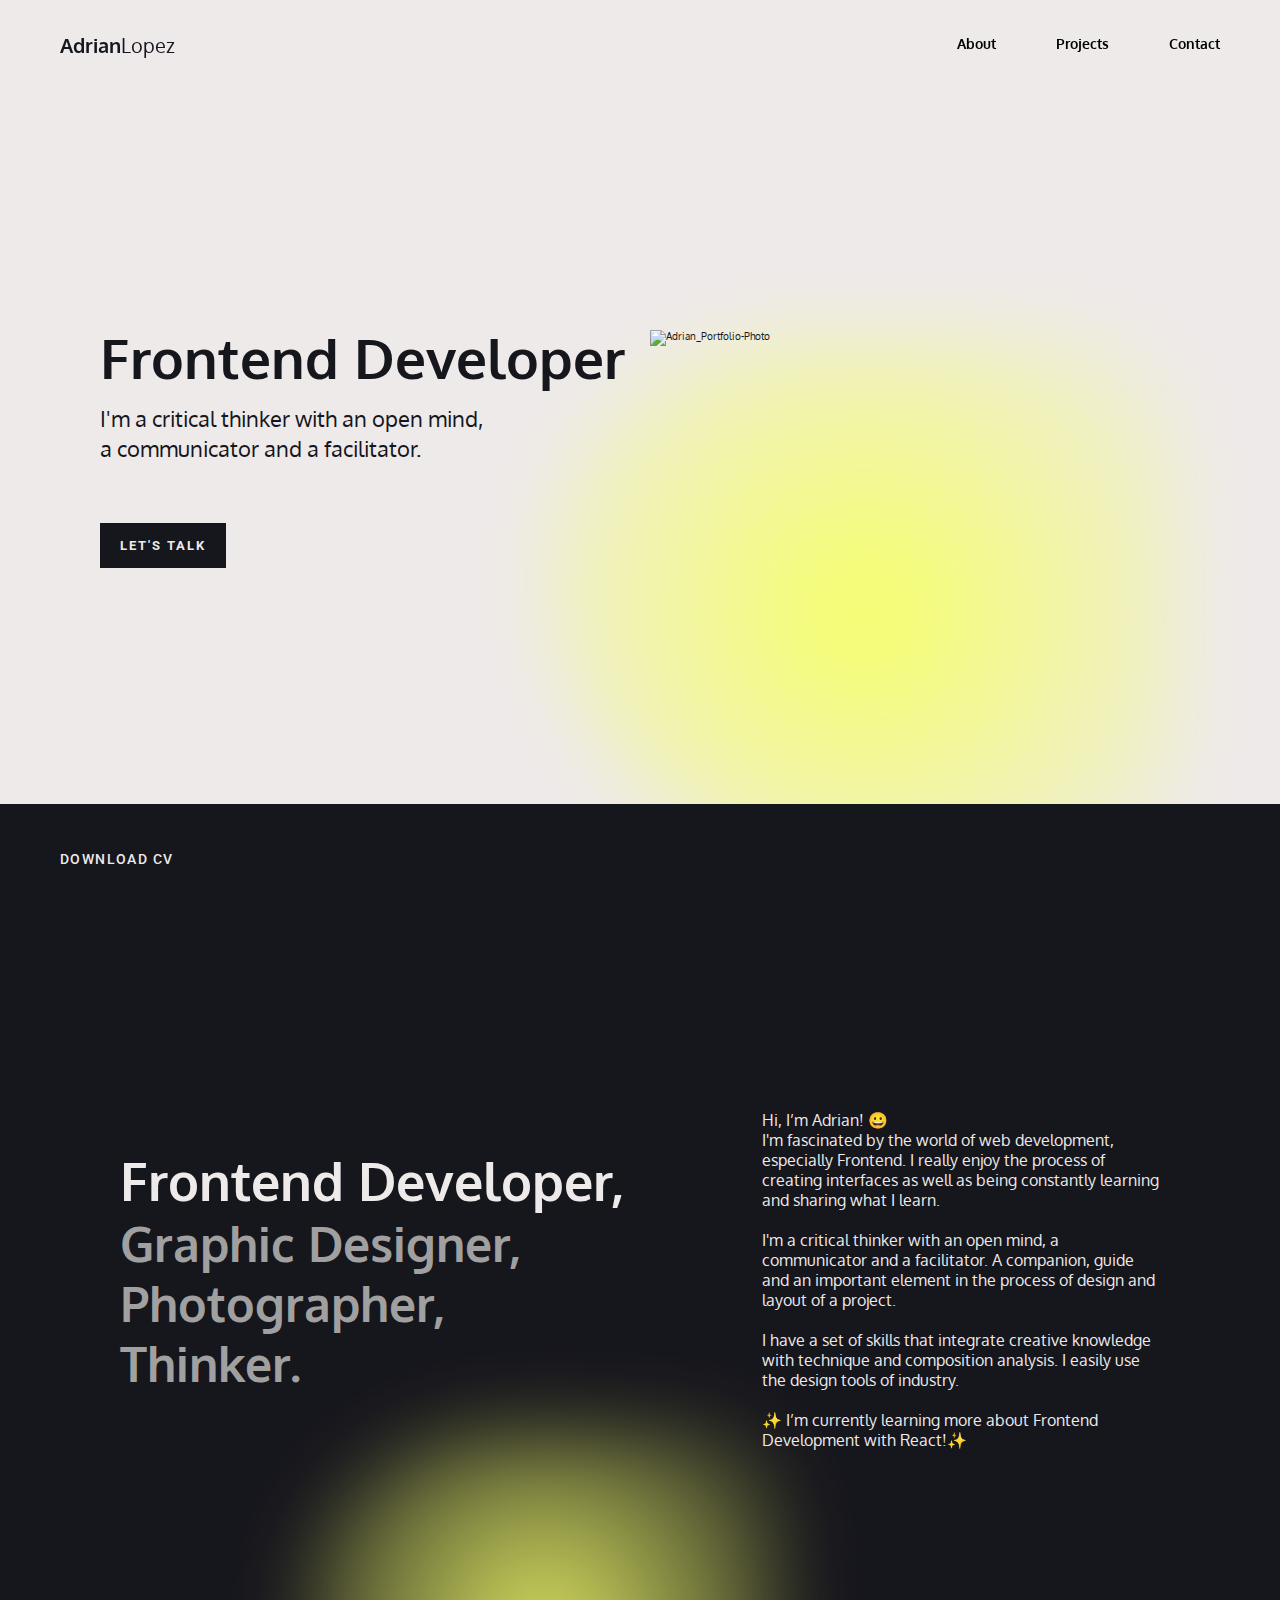
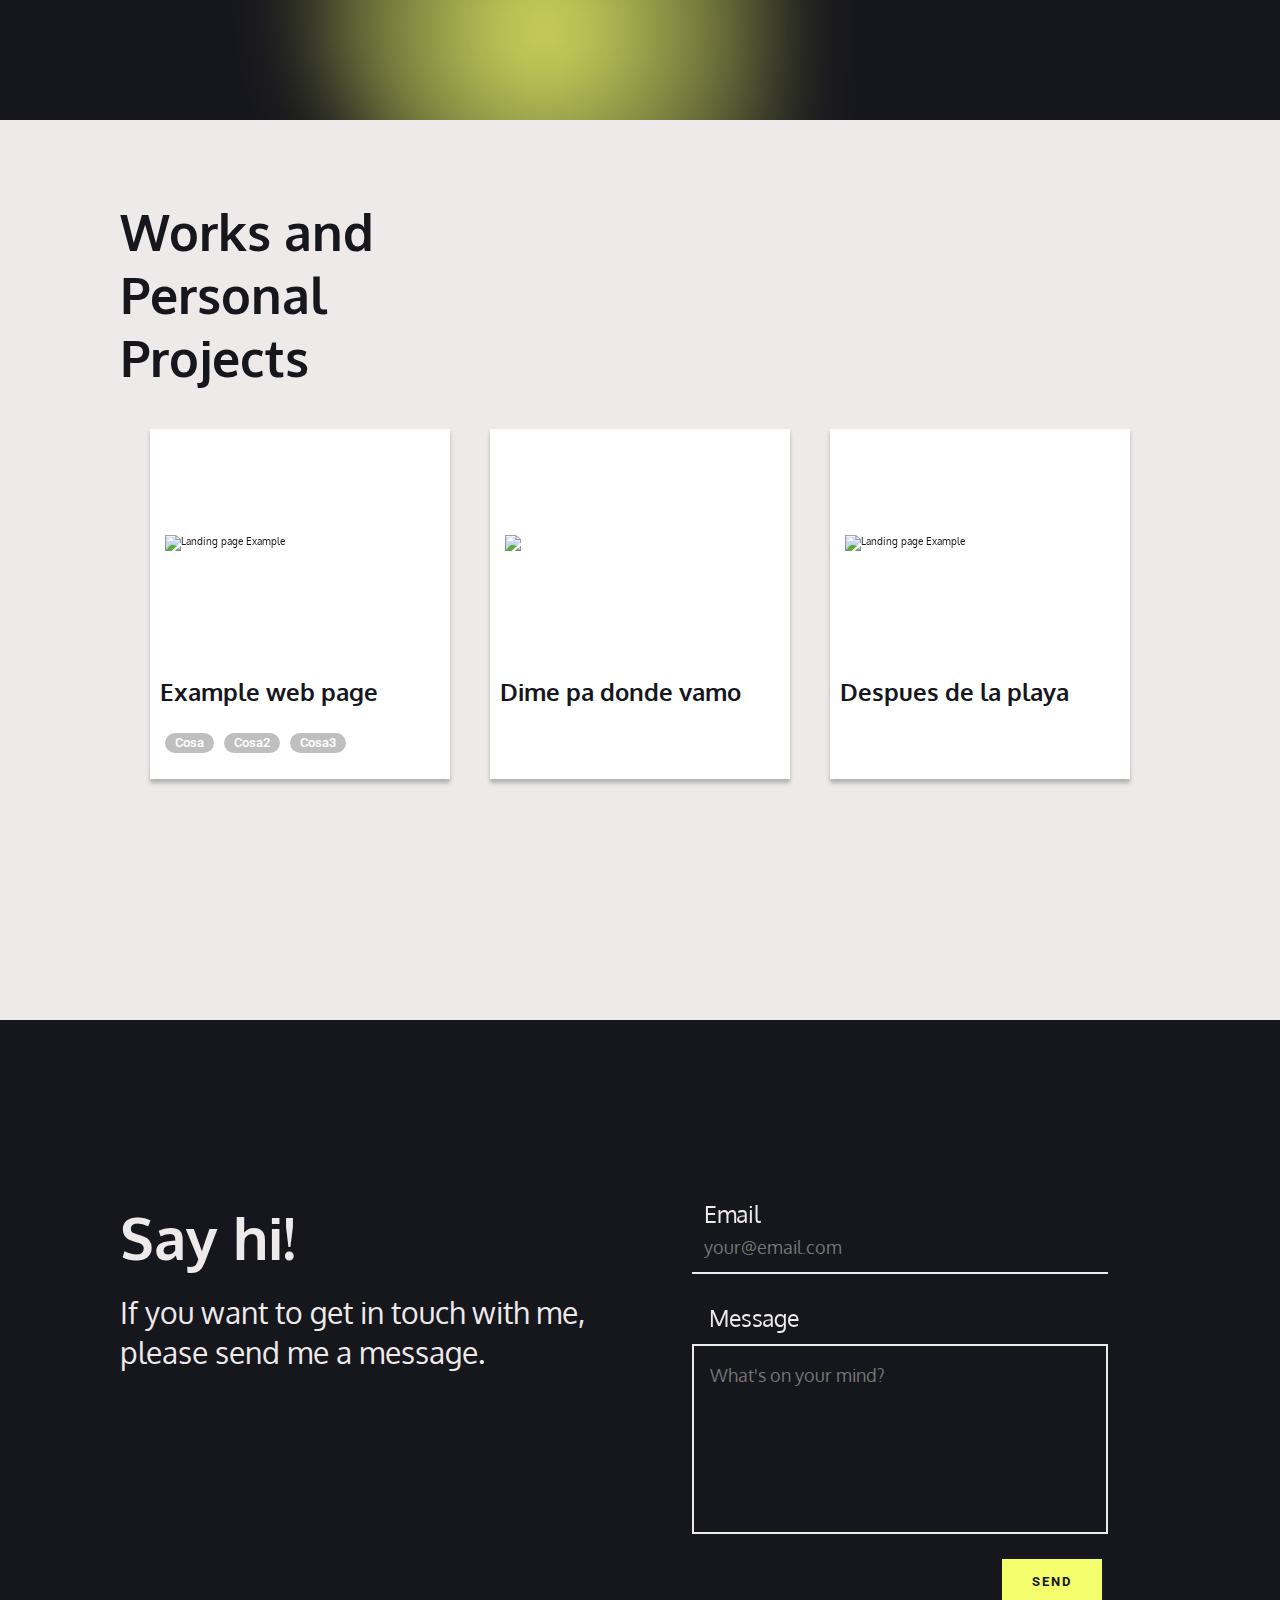
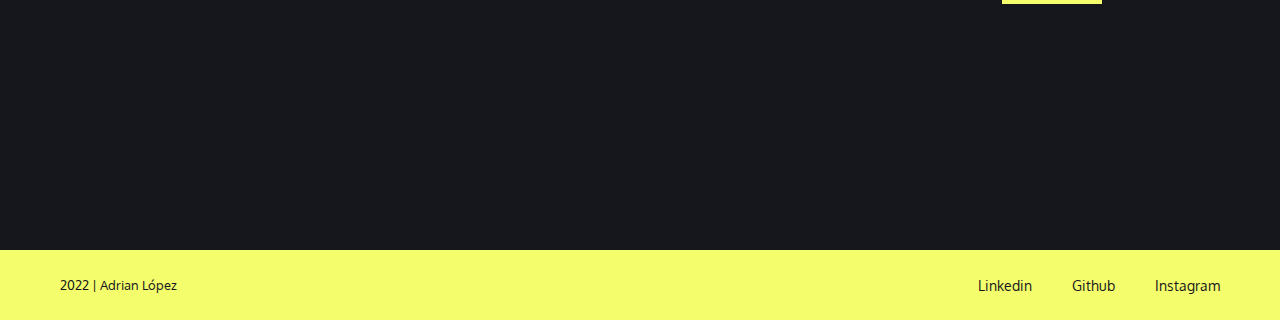
==== index.html @ e3e593b4 "Hechas la validacion positiva del mail, el form funciona y envia el mensaje, falta validar textarea" ====
<!DOCTYPE html>
<html lang="en">
<head>
    <meta charset="UTF-8">
    <meta http-equiv="X-UA-Compatible" content="IE=edge">
    <meta name="viewport" content="width=device-width, initial-scale=1.0">
    <title>Adrian López | Portfolio 2022 </title>
    <link rel="stylesheet" href="./docs/css/style.css">
    <script src="./app.js" defer></script>
    <link rel="preconnect" href="https://fonts.googleapis.com">
    <link rel="preconnect" href="https://fonts.gstatic.com" crossorigin>
    <link href="https://fonts.googleapis.com/css2?family=Oxygen:wght@400;700&family=Roboto:wght@400;500;700&display=swap" rel="stylesheet">
</head>
<body>
<!-- nav -->
    <nav>
        <div class="nav__navbar">
            <p class="nav__navbar-title"><a href="#home"><b>Adrian</b>Lopez</p></a>
            <ul class="nav__navbar-sections">
                <li><a class="navbar__section-effect" href="#about">About</a></li>
                <li><a class="navbar__section-effect" href="#projects">Projects</a></li>
                <li><a class="navbar__section-effect" href="#contact">Contact</a></li>
            </ul>
        </div>
    </nav>
<!-- Home -->
    <header class="header__container-home" id="home">
        <section class="header__section-info">
            <h1>Frontend Developer</h1><p>I'm a critical thinker with an open mind, <br>a communicator and a facilitator.</p>
            <button class="section-button">
                Let's talk
            </button>
        </section>
        <section class="header__section-bigphoto">
            <div class="section-blurcircle">
            </div>
            <img src="./docs/img/homephoto_lq-2.png" alt="Adrian_Portfolio-Photo" title="Hi, I’m Adrian! 😀">
        </section>
        <div class="header__footer">
        <a href="./docs/assets/cv_adrianlopez_2022_frontend_eng.pdf" download="CV_AdrianLopez_2022_Frontend">Download CV</a>
        <!-- pa descargarr
        "https://drive.google.com/file/d/1-nkTU3aVjZSG5wham5OPYzXsZGErLNjv/export?format=pdf" download="newfilename" -->
        <div class="footer__icon-container">
            <a href="https://www.linkedin.com/in/adrianlopzv/" target="_blank" rel="noopener noreferrer"><span class="linkedin"></span></a>
            <a href="https://github.com/adrianlopzv" target="_blank" rel="noopener noreferrer"><span class="github"></span></a>
            <a href="https://www.instagram.com/adrianlopzv/" target="_blank" rel="noopener noreferrer"><span class="instagram"></span></a>
        </div>
    </div>
    </header>

    <!-- About -->
    <section class="about__section" id="about">
        <div class="about__container-info">
            <div class="about__container-left">
                <h1>Frontend Developer,</h1>
                <h2>Graphic Designer,</h2>
                <h2>Photographer,</h2>
                <h2>Thinker.</h2>
            </div>
            <div class="about__container-right">
                <p>Hi, I’m Adrian! 😀<br>
                I'm fascinated by the world of web development, especially Frontend. I really enjoy the process of creating interfaces as well as being constantly learning and sharing what I learn.
                <p>I'm a critical thinker with an open mind, a communicator and a facilitator. A companion, guide and an important element in the process of design and layout of a project.</p>
                <p>I have a set of skills that integrate creative knowledge with technique and composition analysis. I easily use the design tools of industry.</p>
                <p>✨ I’m currently learning more about Frontend Development with React!✨</p>
            </div>
        </div>
        <div class="section-blurcircle--about"></div>
    </section>

    <!-- SECTION PROJECTS-->

    <section class="projects__section" id="projects">
        <div class="projects__section-title">
            <h1>Works and  Personal Projects</h1>
        </div>
        <div class="projects__section-container">
            <article>
                <div class="section__container-img">
                    <img src="./docs/img/personal-website-redesign2.png" alt="Landing page Example">
                    <div>
                        <div class="container__img-text">
                            <p>Aca iria todo el dato de que rayos es.
                                Porque es asi y que onda lo que hice,
                                Pero en ingles obvio.
                            </p>
                            <div>
                            <a href="#" target="_blank">github</a>
                            <button><a href="#" target="_blank">Demo</a></button>
                            </div>
                        </div>
                    </div>
                </div>
                <h4>Example web page</h4>
                <div class="projects__section-tags">
                    <div>Cosa</div>
                    <div>Cosa2</div>
                    <div>Cosa3</div>
                </div>
            </article>
            <article>
                <div class="section__container-img">
                    <img src="./docs/img/personal-website-2.png">
                    <div>
                        <div class="container__img-text">
                            <p>Aca iria todo el dato de que rayos es.
                                Porque es asi y que onda lo que hice,
                                Pero en ingles obvio.
                            </p>
                            <div>
                            <a href="#" target="_blank">github</a>
                            <button><a href="#" target="_blank">Demo</a></button>
                            </div>
                        </div>
                    </div>
                </div>
                <h4>Dime pa donde vamo</h4>
                <div></div>
            </article>
            <article>
                <div class="section__container-img">
                    <img src="./docs/img/studio-landing-page-exploration-022.jfif" alt="Landing page Example">
                    <div>
                        <div class="container__img-text">
                            <p>Aca iria todo el dato de que rayos es.
                                Porque es asi y que onda lo que hice,
                                Pero en ingles obvio.
                            </p>
                            <div>
                            <a href="#" target="_blank">github</a>
                            <button><a href="#" target="_blank">Demo</a></button>
                            </div>
                        </div>
                    </div>
                </div>
                <h4>Despues de la playa</h4>
                <div>
                </div>
            </article>
        </div>
    </section>


    <!-- SECTION CONTACT -->
    <section class="contact__section" id="contact">
    <div class="contact__container-main">
        <div class="contact__container-sayhi">
            <h1>Say hi!</h1>
            <h4>If you want to get in touch with me, please send me a message.</h4>
        </div>
        <div class="contact__container-form">
            <form action="https://formspree.io/f/mrgjwdzy" method="POST" id="form">
                <label class="mail-input" for="mail-input">
                    <input name="email" placeholder="your@email.com" id="mail-input" type="email" onkeyup="validate()" required>
                    <span class="label" id="span-input">Email</span>
                </label>
                <label class="message-textarea" for="message-textarea">
                    <textarea name="message" placeholder="What's on your mind?" id="message-textarea" required></textarea>
                    <span class="message">Message</span>
                </label>
                <button class="section-button-send" type="submit">Send</button>
            </form>
        </div>
    </div>
    <footer class="contact__footer-main">
        <div>
            <p>2022 | Adrian López</p>
            <ul>
                <li><a href="https://www.linkedin.com/in/adrianlopzv/" target="_blank" rel="noopener noreferrer">Linkedin</a></li>
                <li><a href="https://github.com/adrianlopzv" target="_blank" rel="noopener noreferrer">Github</a></li>
                <li><a href="https://www.instagram.com/adrianlopzv/" target="_blank" rel="noopener noreferrer">Instagram</a></li>
            </ul>
        </div>
    </footer>
    </section>
</body>
</html>
---- docs/css/style.css ----
:root {
    --great-yellow: #f4fd6b;
    --almost-black: #16161D;
    --very-dark-grey: #6C6C6C;
    --dark-grey: #A0A0A0;
    --tag-grey: #BFBFBF;
    --tiny-grey: #eeeaea;
    --just-white: #fff;
    --blur: rgba(10,12,16,0.74);
    --roboto: 'Roboto', sans-serif;
}

* {
    box-sizing: border-box;
    margin: 0;
    padding: 0;
}

html {
    font-size: 62.5%;
    font-family: 'Oxygen', sans-serif;
}

body{
    background-color: var(--tiny-grey);
    color: var(--almost-black);
    overflow-x: hidden;
    display: flex;
    flex-direction: column;
    /* min-height: 100vh; */
 }

 ::-webkit-scrollbar {
    display: none;
}

nav {
    display: inline-grid;
    width: 100vw;
    height: 10vh;
    position: fixed;
    z-index: 10;
    transition: 150ms ease-in-out;
    background-color: rgb(238, 234, 234, 0.74);
}

.change-navbar {
    background-color: var(--almost-black);
    height: 8vh;
}

.change-navbar .nav__navbar .nav__navbar-title {
    color: var(--tiny-grey);
    font-size: 1.8rem;
}

.change-navbar .nav__navbar .nav__navbar-sections li a {
    color: var(--tiny-grey);
}

.change-navbar div ul li .navbar__section-effect::before {
    background-color: var(--tiny-grey);
}

nav .nav__navbar {
    display: flex;
    flex-direction: row;
    align-items: center;
    justify-content: space-between;
    margin: auto 60px;
    height: auto;
}

.nav__navbar .nav__navbar-title {
    font-size: 2rem;
    font-style: normal;
    line-height: 40px;
}

.nav__navbar .nav__navbar-title a {
    text-decoration: none;
    color: inherit;
}

nav div .nav__navbar-sections {
    display: flex;
    flex-direction: row;
    list-style: none;
    text-decoration: none;
}

nav .nav__navbar-sections li a {
    color: initial;
    font-size: 1.4rem;
    font-weight: 700;
    margin-left: 60px;
    text-decoration: none;
}

ul li .navbar__section-effect {
    display: inline-block;
    padding-bottom: 0.25rem;
    position: relative;
}

ul li .navbar__section-effect::before {
    content: "";
    position: absolute;
    left: 0;
    bottom: 0;
    width: 0;
    height: 2px;
    background-color: var(--almost-black);
    transition: width 0.20s ease-out;
}

ul li .navbar__section-effect:hover::before {
    width: 100%;
}


/* HOME - HEADER  */

.header__container-home {
    display: flex;
    flex-direction: row;
    height: calc(100vh - 80px);
    width: 100%;
    margin: auto 0px;
}

header .header__section-info {
    display: flex;
    flex-direction:column;
    align-items:flex-start;
    justify-content: center;
    width: 50%;
    height: 100%;
    padding-top: 60px;
    padding-left: 100px;
}

header .header__section-info h1 {
    font-style: normal;
    font-weight: 700;
    font-size: 5.5rem;
    line-height: 7rem;
    margin: 10px 0;
}

header .header__section-info p {
    font-style: normal;
    font-weight: 400;
    font-size: 2.2rem;
    line-height: 3rem;
}

.header__section-info button {
    margin-top: 60px;
    padding: 15px 20px;
    background: var(--almost-black);
    outline: none !important;
    cursor: pointer;
    transition: all 0.3s ease;
    position: relative;
    display: inline-block;
    text-transform: uppercase;
    font-family: var(--roboto);
    letter-spacing: 2px;
    font-weight: bold;
  }
  
  .section-button {
    border: none;
    z-index: 1;
    color: var(--tiny-grey);
  }
  
  .section-button:after {
    position: absolute;
    content: "";
    width: 100%;
    height: 0;
    top: 0;
    left: 0;
    z-index: -1;
    background: var(--great-yellow);
    transition: all 0.3s ease;
  }
  
  .section-button:hover {
    color: var(--almost-black);
  }
  
  .section-button:hover:after {
    top: auto;
    bottom: 0;
    height: 100%;
  }

  header .header__section-bigphoto {
    display: flex;
    flex-direction: row;
    justify-content: flex-start;
    align-items:flex-end;
    width: 50%;
    /* background-color: burlywood; */
  }


  .header__section-bigphoto img {
    width: 490px; height: 490px;
    position: absolute;
    padding: 0 10px;
    margin-top: 10px;
  }

  .section-blurcircle {
    position: relative;
    transform: translate(-15%, 12%);
    width: 650px;
    height: 550px;
    border-radius: 60% 25% 40% 80%;  
    filter: blur(40px);
    background: radial-gradient(circle at 50% 50%,rgb(245, 255, 105), rgba(76, 0, 255, 0));
    opacity: 1.2;
    z-index: -1;
}

.header__footer {
    position: absolute;
    display: flex;
    flex-direction: row;
    justify-content: space-between;
    align-items: center;
    height: 110px;
    width: 100%;
    background-color: var(--almost-black);
    bottom: -14px;
    padding: 0 60px;
}

.header__footer a {
    text-decoration: none;
    text-transform: uppercase;
    color: var(--tiny-grey);
    font-family: var(--roboto);
    font-style: normal;
    font-weight: 500;
    font-size: 1.4rem;
    line-height: 2rem;
    letter-spacing: 0.1em;
}

.header__footer a:hover{
    color: var(--great-yellow);
}

.footer__icon-container {
    display: flex;
    align-items: center;
    width: auto;
}

.footer__icon-container span {
    display: inline-block;
    width: 25px; height: 25px;
    margin-left: 50px;
    background-size: cover;
    background-position: center;
    background-repeat: no-repeat;
}

.linkedin {
    background-image: url('../assets/linkedin_icon_white2.png');
}

.github {
    background-image: url('../assets/github_icon_whit2.png');
}

.instagram {
    background-image: url('../assets/instagram_icon_white2.png');
}


/* SECTION ABOUT */
.about__section {
    min-height: 100vh;
    background-color: var(--almost-black);
    display: flex;
    flex-direction: column;
    align-items: center;
    justify-content: center;
}

.about__section .about__container-info {
    position: absolute;
    height: 60vh;
    margin: auto 60px;
    display: flex;
    flex-direction: row;
    align-items: center;
    justify-content: left;
}

.about__container-left {
    width: 58%;
    padding-left: 60px;
}

.about__container-left h1{
    color: var(--tiny-grey);
    font-size: 5.2rem;
}

.about__container-left h2 {
    color: var(--dark-grey);
    font-size: 4.8rem;
}

.about__container-right {
    width: 45%;
    font-size: 1.6rem;
    padding: 0 60px 0 50px;
}

.about__container-right p{
    color: var(--tiny-grey);
    margin-top: 20px;
}

.section-blurcircle--about{
    position: relative;
    transform: translate(-20%, 90%);
    width: 480px;
    height: 400px;
    border-radius: 60% 25% 40% 80%;  
    filter: blur(40px);
    background: radial-gradient(circle at 50% 50%,rgb(245, 255, 105), rgba(76, 0, 255, 0));
    opacity: 0.9;
    z-index: 0;
}

/* SECTION PROJECTS */

.projects__section {
    display: flex;
    flex-direction: column;
    min-height: 100vh;
    padding: 40px 60px 20px 60px;
    background-color: var(--tiny-grey);
    z-index: 1;
}

.projects__section-title {
    display: flex;
    justify-content: left;
    width: 35%;
    margin-top: 40px;
    margin-left: 60px;
    padding-right: 15px;
}

.projects__section-title h1 {
    color: var(--almost-black);
    font-size: 5rem
}

.projects__section-container {
    width: 100%;
    padding: 30px 60px 10px;
    display: flex;
    flex-direction: row;
    flex-wrap: wrap;
    align-items: center;
    justify-content: center;
}

.projects__section-container article {
    width: 300px;
    height: 350px;
    margin: 0 20px;
    margin-top: 10px;
    display: flex;
    flex-direction: column;
    align-items: center;
    background-color: var(--just-white);
    box-shadow: 0px 4px 4px rgba(0, 0, 0, 0.25);
}

article .section__container-img {
    width: 100%;
    height: 65%;
    display: flex;
    flex-direction: column;
    align-items: center;
    justify-content: center;
    position: relative;
}

.section__container-img img {
    width: 90%;
    opacity: 1;
    transition: .5s ease;
    backface-visibility: hidden;
    background-repeat: no-repeat;
    background-position: center;
    background-size: cover;
}


.section__container-img:hover img {
    opacity: 0.5;
}

.section__container-img>div {
    transition: .5s ease;
    width: 90%;
    height: 90%;
    opacity: 0;
    position: absolute;
    background:rgba(0, 0, 0, 0.75);
    display: flex;
    flex-direction: column;
    align-items: flex-start;
    padding: 20px 20px 25px;
    /* top: 50%;
    left: 50%;
    transform: translate(-50%, -50%);
    -ms-transform: translate(-50%, -50%); */
}

.section__container-img:hover div {
    opacity: 1;
}

.container__img-text {
    display: flex;
    flex-direction: column;
    align-items: flex-start;
    justify-content: space-between;
    width: auto;
    height: 100%;
}

.container__img-text div {
    width: 100%; height: auto;
    display: flex;
    flex-direction: row;
    align-items: baseline;
    justify-content: flex-end;
}

.container__img-text p {
    color: var(--just-white);
    font-size: 1.5rem;
}


.container__img-text button {
    /* margin-top: 60px; */
    padding: 10px 10px;
    border: none;
    background: var(--great-yellow);
    cursor: pointer;
    transition: all 0.3s ease;
    display: inline-block;
    text-transform: uppercase;
    font-family: var(--roboto);
    letter-spacing: 2px;
    font-weight: bold;
}

.container__img-text button a {
    text-decoration: none;
    color: inherit;
}

.container__img-text button:hover {
    background: var(--almost-black);
    color: white;
}

.container__img-text div>a {
    margin-right: 20px;
    text-decoration: none;
    text-transform: uppercase;
    color: var(--just-white);
    font-family: var(--roboto);
    font-style: normal;
    font-weight: 500;
    font-size: small;
    line-height: 2rem;
    letter-spacing: 0.1em;
}

.container__img-text div>a:hover {
    color: var(--great-yellow);
}

.projects__section-container article>h4 {
    font-size: 2.4rem;
    font-weight: 700;
    font-style: normal;
    line-height: 4rem;
    margin-top: 15px;
    margin-left: 10px;
    align-self: flex-start;
}

.projects__section-tags {
    width: 90%;
    height: 15%;
    padding-top: 10px;
    display: flex;
    flex-direction: row;
    align-items: center;
    justify-content: flex-start;
}

.projects__section-tags div {
    width: auto;
    height: 20px;
    display: flex;
    align-items: center;
    margin-right: 10px;
    padding: 4px 10px;
    border-radius: 30px;
    font-size: small;
    background-color: var(--tag-grey);
    color: var(--just-white);
    font-weight: 500;
    font-family: var(--roboto);
 }



/* CONTACT SECTION */

.contact__section {
    display: flex;
    min-height: 100vh;
    padding-top: 20px;
    background-color: var(--almost-black);
    position: relative;
}

.contact__container-main {
    height: 80vh;
    margin: auto 60px 0;
    padding: 0 60px 10px;
    width: 100vw;
    display: flex;
    flex-direction: row;
    align-items: center;
    justify-content: left;
}

.contact__container-main div {
    display: flex;
    flex-direction: column;
    justify-content: left;
    color: var(--tiny-grey);
}

.contact__container-main .contact__container-sayhi {
    height: 100%;
    width: 50%;
}

.contact__container-main .contact__container-form {
    height: 100%;
    width: 50%;
}

.contact__container-main div > h1 {
    color: var(--tiny-grey);
    font-size: 5.8rem;
    font-weight: 700;
    font-weight: 8rem;
}

.contact__container-main div > h4 {
    font-size: 3rem;
    font-weight: 400;
    line-height: 4rem;
    margin-top: 18px;
}

.contact__container-form {
    height: 80%;
    display: flex;
    flex-direction: column;
}

.contact__container-main div > form {
    display: flex;
    flex-direction: column;
    height: auto;
    width: auto;
}

.contact__container-form form .mail-input {
    position: relative;
    margin: auto;
    width: 100%;
    max-width: 80%;
    overflow: hidden;
    color: var(--tiny-grey);
}

.mail-input .label {
    position: absolute;
    top: 20px;
    left: 12px;
    font-size: 3rem;
    color: var(--tiny-grey);
    font-weight: 500;
    transform-origin: 0 0;
    transform: translate3d(0, -20px, 0) scale(0.75);
    transition: all 0.2s ease;
    pointer-events: none;
  }

  .mail-input input {
    -webkit-appearance: none;
    -moz-appearance: none;
    appearance: none;
    opacity: 1;
    width: 100%;
    border: 0;
    font-family: inherit;
    padding: 20px 12px 0px 12px;
    height: 74px;
    font-size: 1.8rem;
    font-weight: 400;
    box-shadow: inset 0 -2px 0 var(--tiny-grey);
    background: var(--almost-black);
    color: var(--tiny-grey);
    transition: all 0.15s ease;
  }

  .mail-input .valid {
    color: var(--great-yellow);
    box-shadow: inset 0 -2px 0 var(--great-yellow)
  }

  .mail-input input:focus {
    background: none;
    outline: none;
    box-shadow: inset 0 -2px 0 var(--great-yellow);
  }
  
  .mail-input input:focus + .label {
    color: var(--great-yellow);
  } 


  form .message-textarea {
    display: flex;
    flex-direction: column;
    align-items: flex-start;
    width: 100%;
  }

  form .message {
    position: absolute;
    transform-origin: 0 0;
    display: flex;
    flex-direction: column;
    align-items: flex-start;
    width: 100%;
    font-size: 3rem;
    font-weight: 500;
    font-family: 'Oxygen', sans-serif;
    margin-left: 60px;
    margin-top: 30px;
    padding-left: 12px;
    transition: all 0.2s ease;
    transform: translate3d(0, 0px, 0) scale(0.75);
  }

  .message-textarea textarea {
    background-color: var(--almost-black);
    color: var(--tiny-grey);
    padding: 16px;
    border: 2px solid var(--tiny-grey);
    outline: none;
    margin: 70px auto 0;
    font-family: 'Oxygen', sans-serif;
    font-weight: 500;
    font-size: 1.8rem;
    line-height: 2.6rem;
    width: 80%;
    height: 190px;
    transition: all 0.2;
    resize: none;
  }

  .message-textarea .contact__container-textarea:hover {
    cursor: text;
  }

  .message-textarea textarea:focus {
    border: 2px solid var(--great-yellow);
  }

  .message-textarea textarea:focus + .message {
    color: var(--great-yellow);
  }


/* //////////BUTON DESDE ACA/////////////////// */
  

.contact__container-form button {
    align-self: flex-end;
    width: 100px;
    margin: 25px 58px 0 0;
    padding: 15px 0;
    background: var(--great-yellow);
    outline: none !important;
    cursor: pointer;
    transition: all 0.3s ease;
    position: relative;
    display: inline-block;
    text-transform: uppercase;
    font-family: var(--roboto);
    letter-spacing: 2px;
    font-weight: bold;
  }

  .section-button-send {
    border: none;
    z-index: 1;
    color: var(--almost-black);
  }
  
  .section-button-send:after {
    position: absolute;
    content: "";
    width: 100%;
    height: 0;
    top: 0;
    left: 0;
    z-index: -1;
    background: var(--almost-black);
    transition: all 0.3s ease;
  }
  
  .section-button-send:hover {
    color: var(--tiny-grey);
  }
  
  .section-button-send:hover:after {
    top: auto;
    bottom: 0;
    height: 100%;
    border: 2px solid var(--tiny-grey);
  }



/* FOOTER */

section .contact__footer-main {
    position: absolute;
    display: inline-grid;
    height: 70px;
    width: 100vw;
    padding: 0 60px;
    background-color: var(--great-yellow);
    color: var(--almost-black);
    font-family: inherit;
    bottom: 0;
}

.contact__footer-main div {
    display: flex;
    flex-direction: row;
    justify-content: space-between;
    align-items: center;
}

.contact__footer-main div p {
    font-size: small;
}

.contact__footer-main div ul {
    display: flex;
    flex-direction: row;
}

.contact__footer-main div ul li {
    list-style: none;
    text-decoration: none;
    margin-left: 40px;
    font-size: 1.4rem;
    font-weight: 400;
}

.contact__footer-main div ul a {
    text-decoration: none;
    color: inherit;
}

.contact__footer-main div ul a:hover {
    text-decoration: underline;
}


@media screen and (max-width: 1200px) {
    header .header__section-info {
        padding-top: 80px;
        padding-left: 60px;
    } 
    .header__section-bigphoto img {
        width: 450px; height: 450px;
    }  
    .section-blurcircle {
        width: 600px; height: 500px;
    }
    .about__container-left {
        padding-left: 30px;
    }
    .about__container-right {
        font-size: 1.5rem;
        padding: 0 50px 0 60px;
    }
    .about__container-left h1{
        font-size: 5rem;
    }
    .about__container-left h2 {
        font-size: 4.4rem;
    }
}
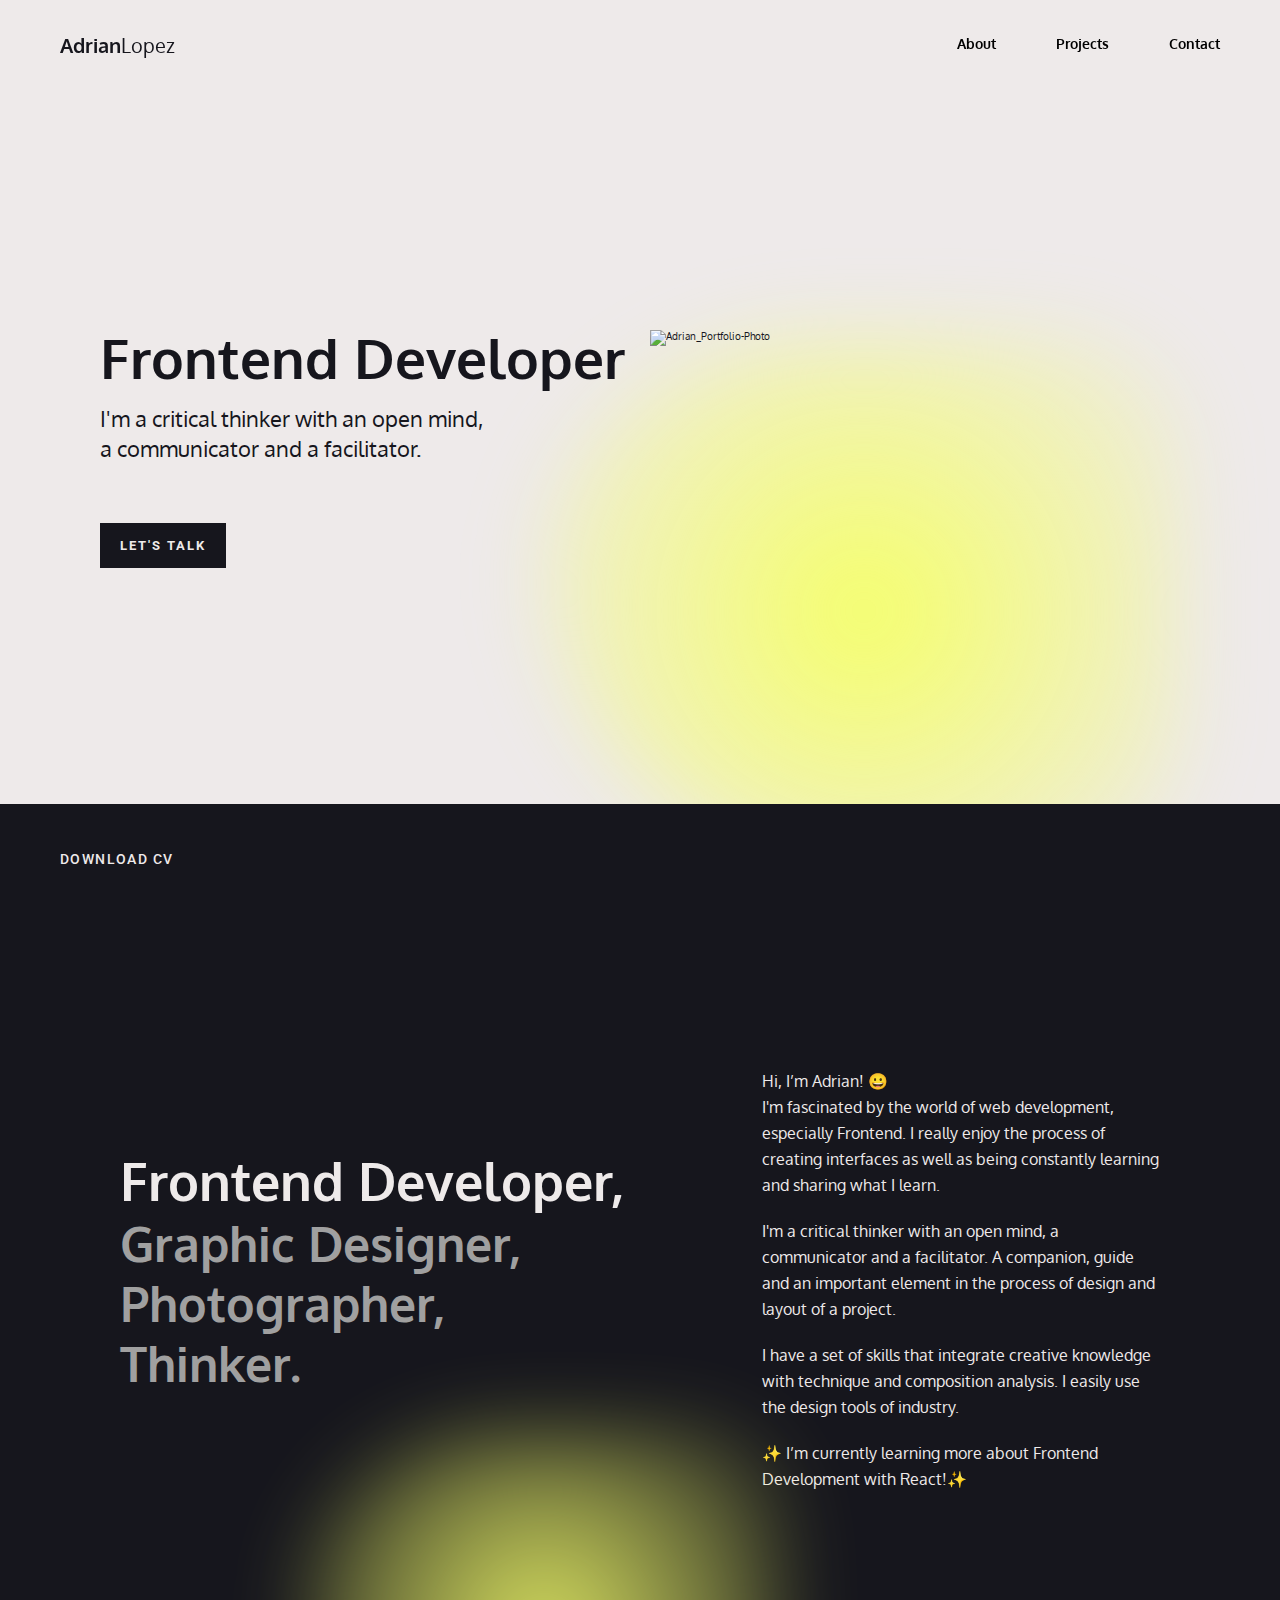
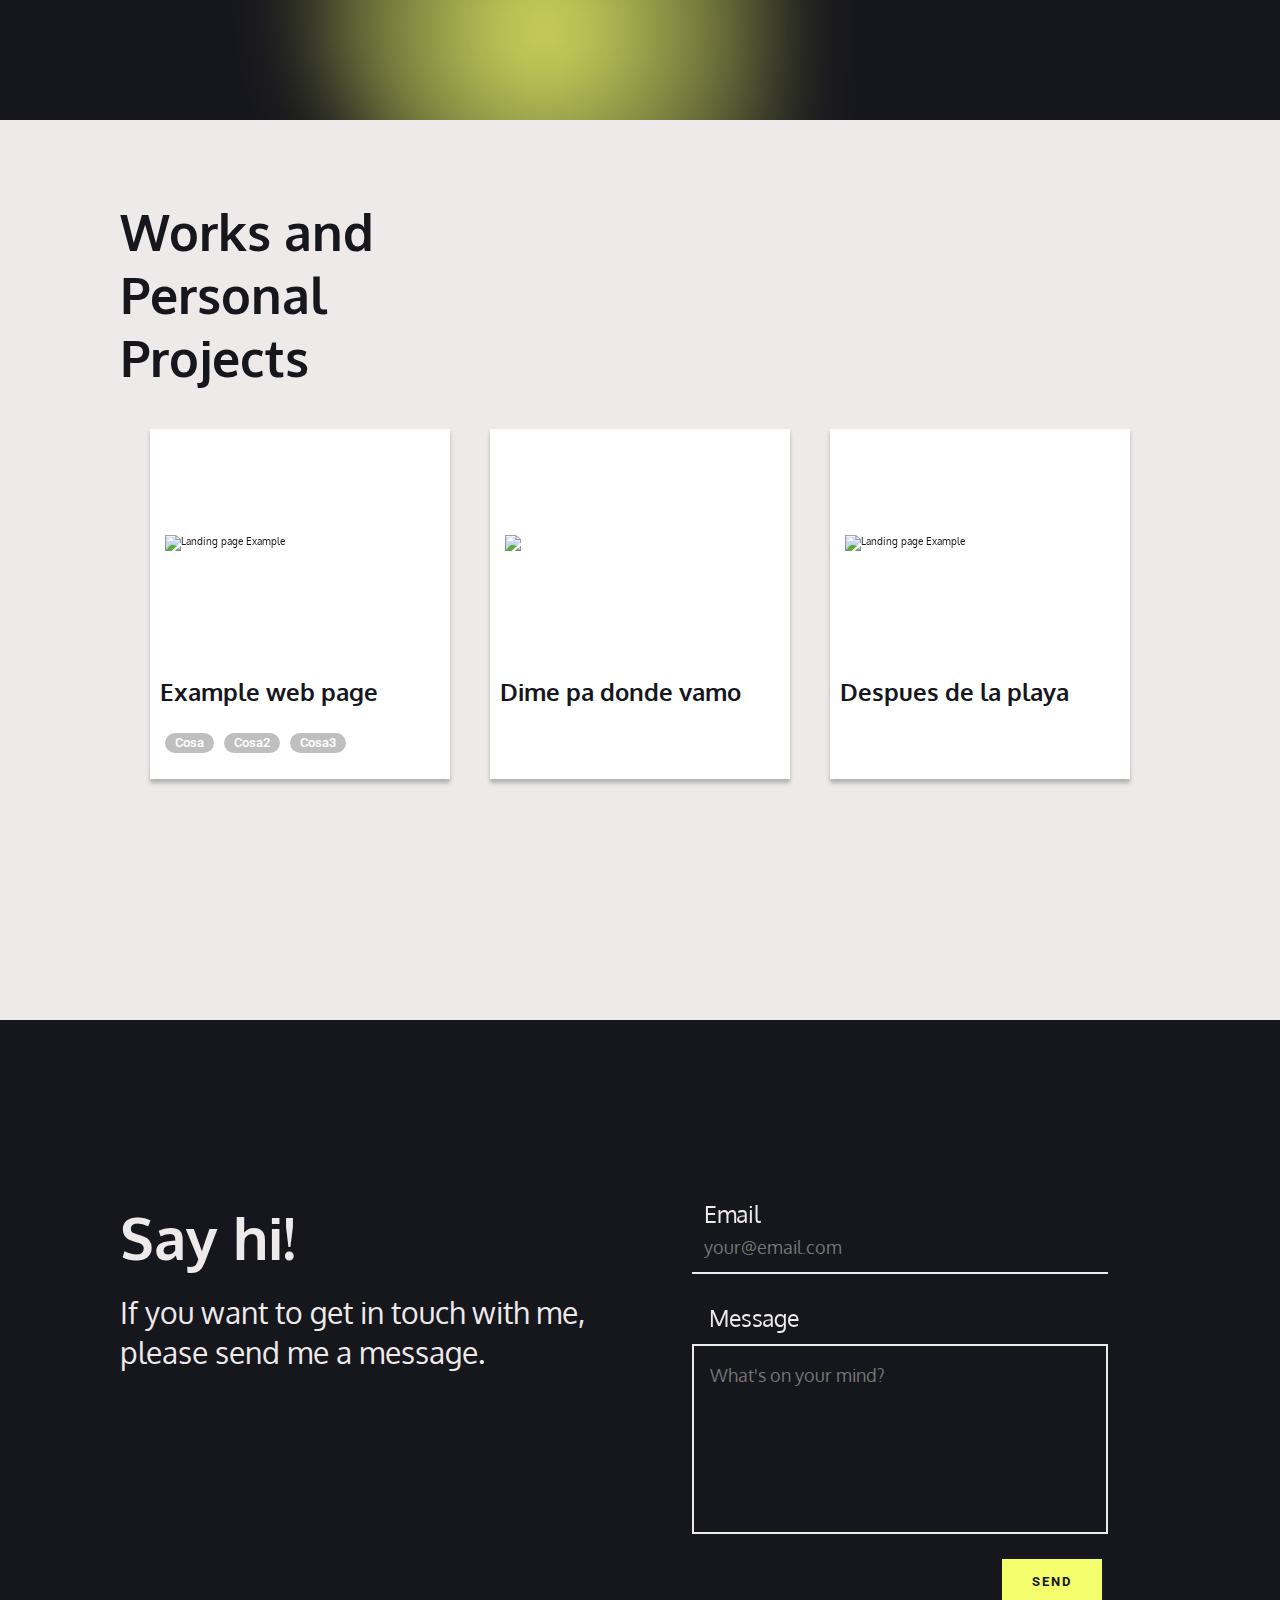
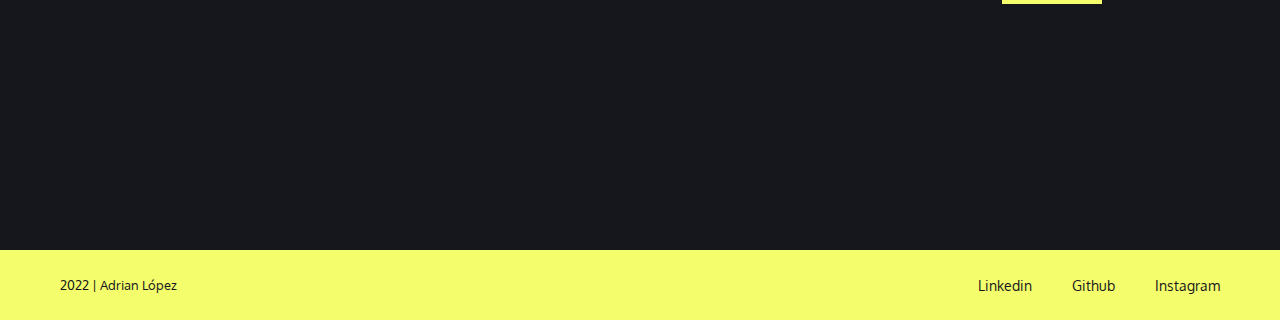
==== commit a4777ef0: "ajustes en boton letsTalk y altura de linea de about" ====
--- a/index.html
+++ b/index.html
@@ -27,8 +27,9 @@
     <header class="header__container-home" id="home">
         <section class="header__section-info">
             <h1>Frontend Developer</h1><p>I'm a critical thinker with an open mind, <br>a communicator and a facilitator.</p>
-            <button class="section-button">
+            <button class="section-button"><a href="#contact">
                 Let's talk
+                </a>
             </button>
         </section>
         <section class="header__section-bigphoto">
--- a/docs/css/style.css
+++ b/docs/css/style.css
@@ -175,6 +175,11 @@
     z-index: 1;
     color: var(--tiny-grey);
   }
+
+  .section-button a {
+    text-decoration: none;
+    color: inherit;
+  }
   
   .section-button:after {
     position: absolute;
@@ -328,6 +333,7 @@
 .about__container-right p{
     color: var(--tiny-grey);
     margin-top: 20px;
+    line-height: 2.6rem;
 }
 
 .section-blurcircle--about{
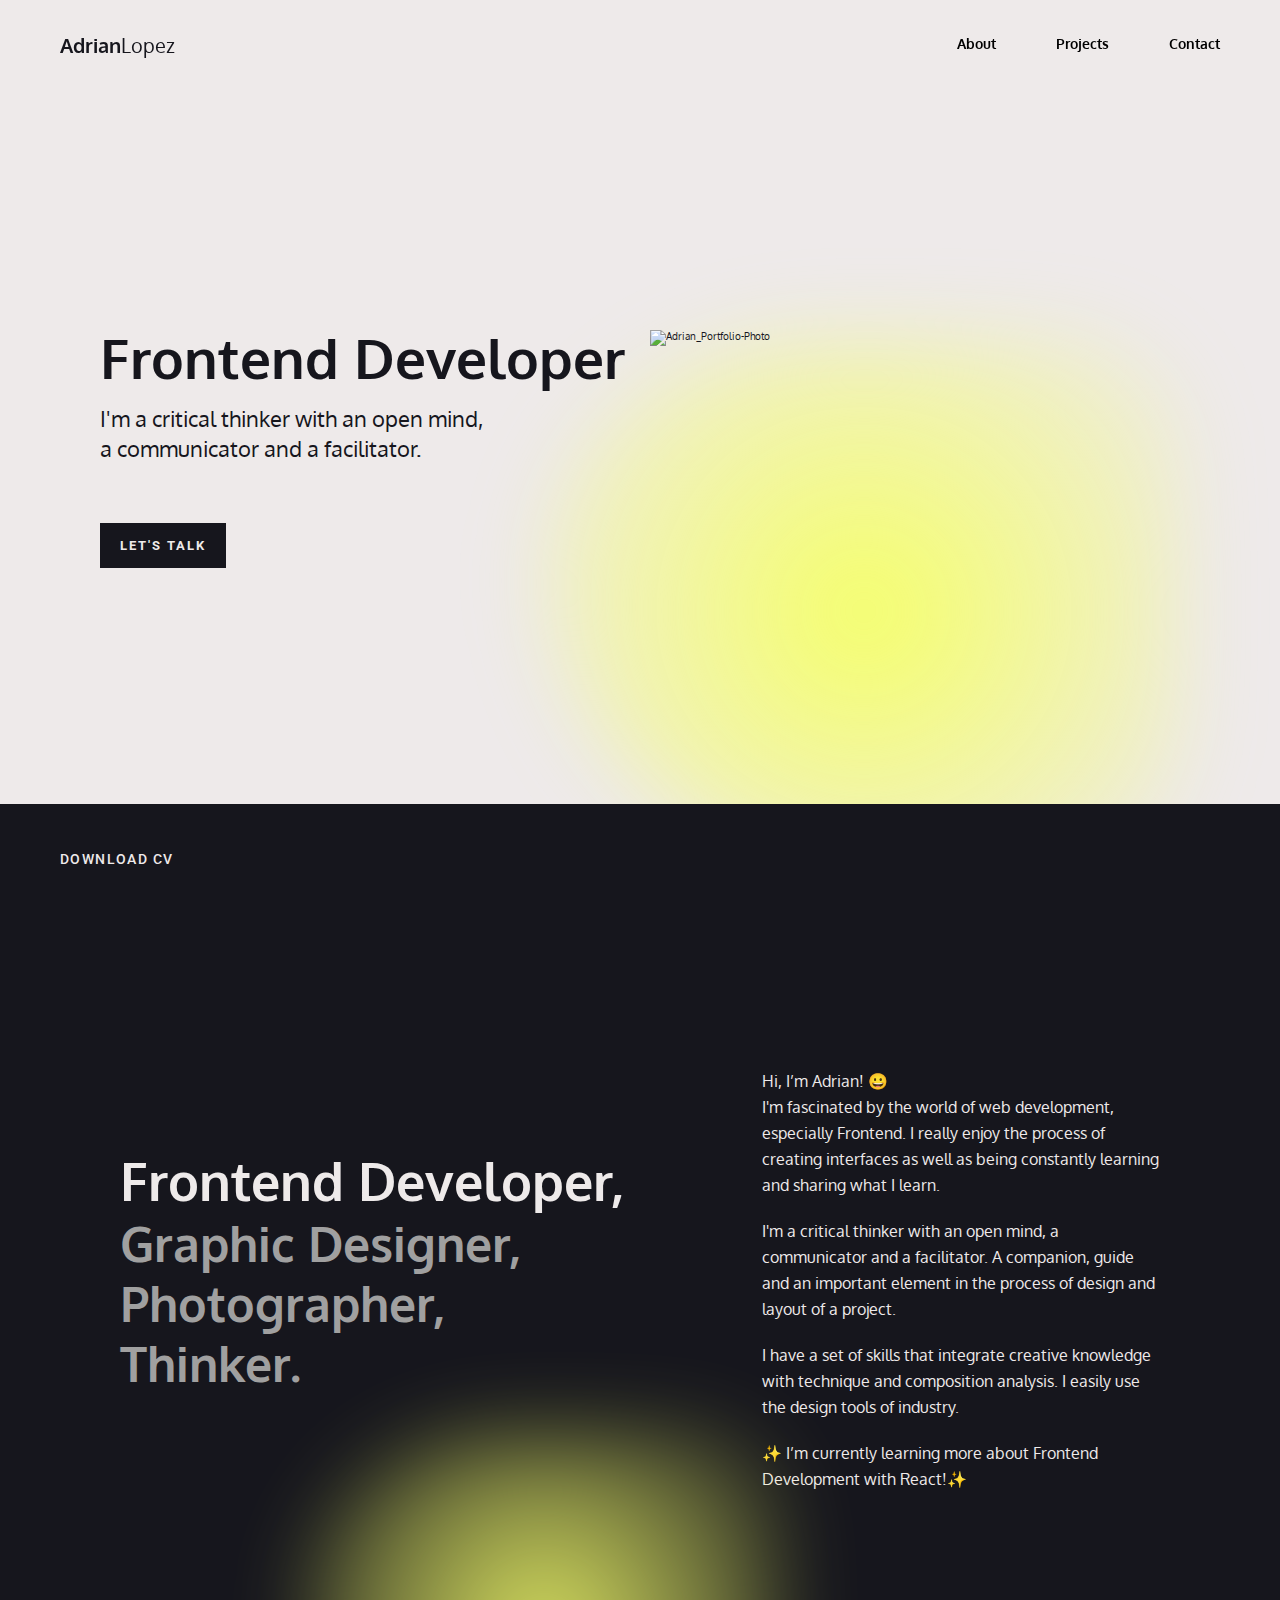
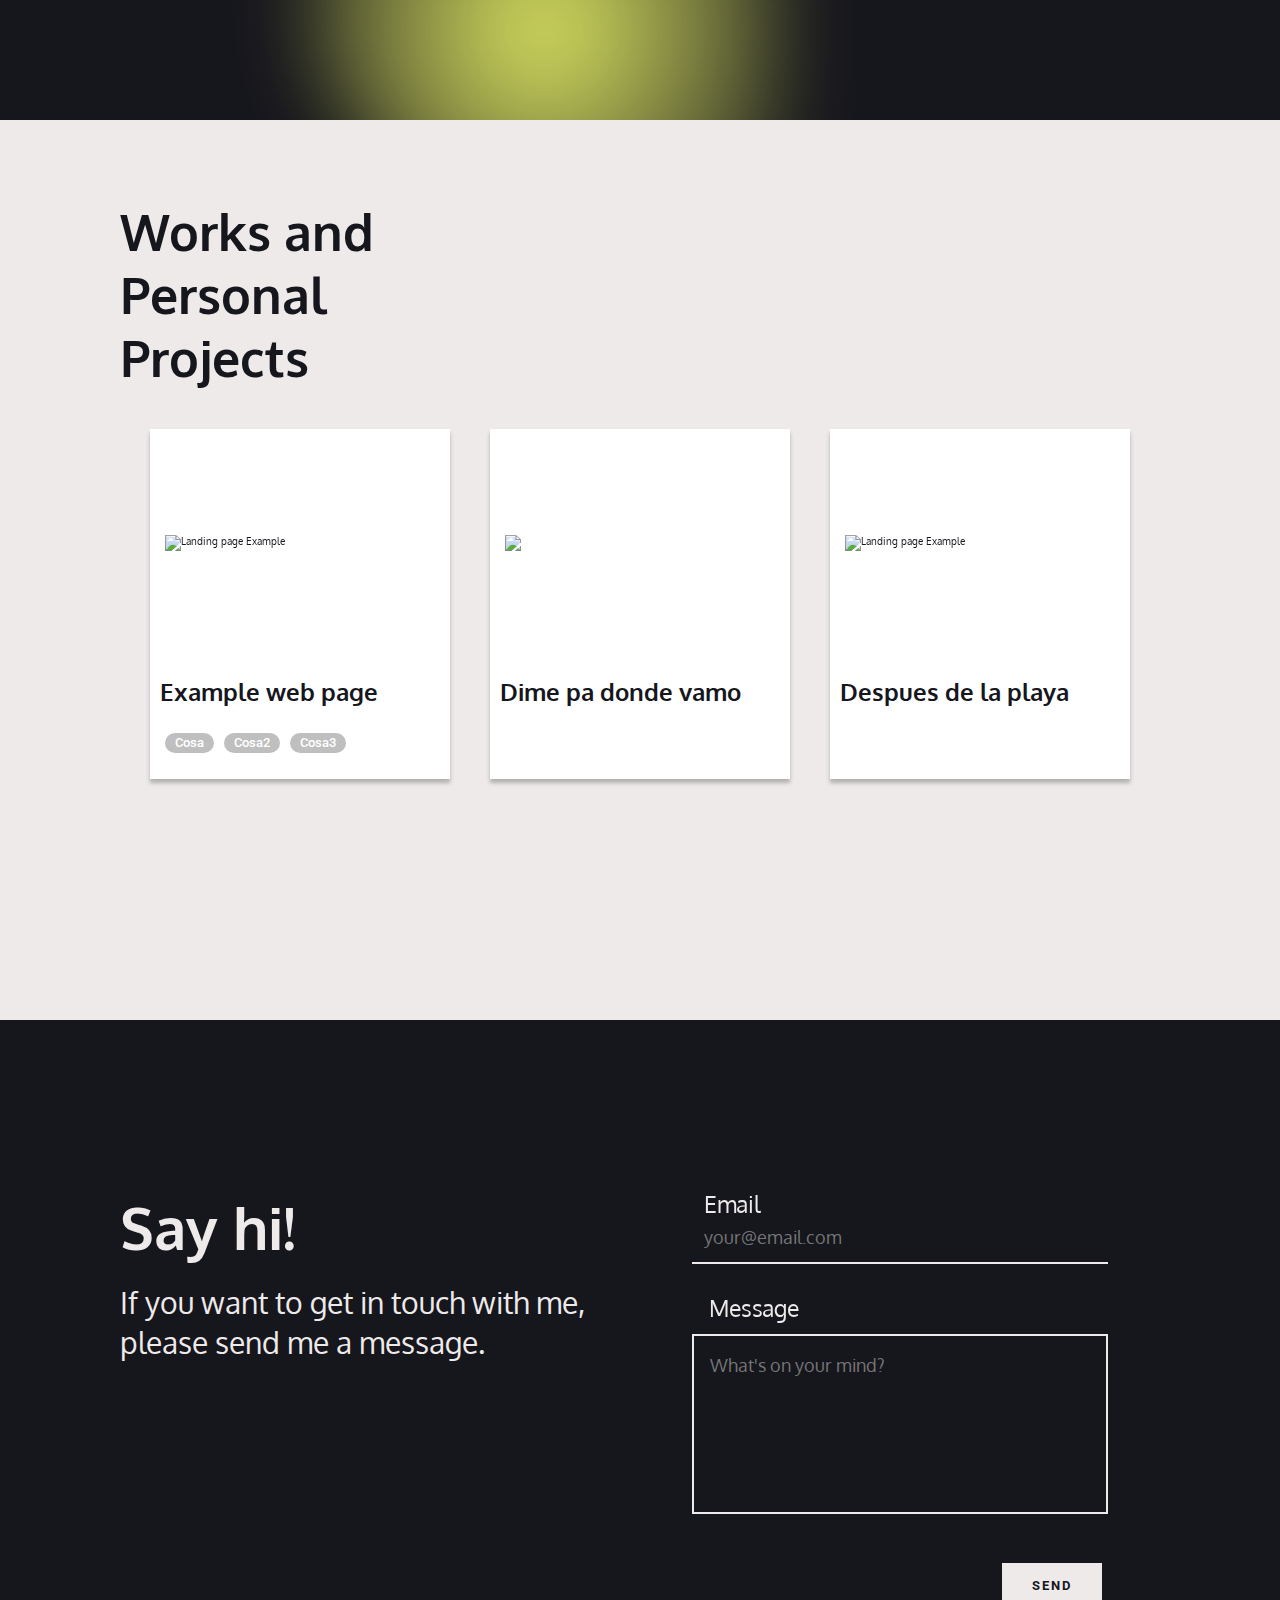
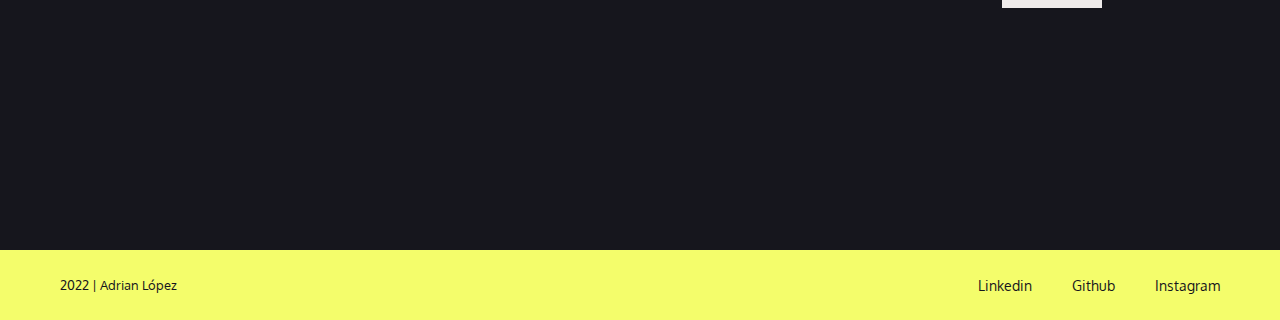
==== commit 91ee447b: "Form terminado, validaciones hechas" ====
--- a/index.html
+++ b/index.html
@@ -27,10 +27,9 @@
     <header class="header__container-home" id="home">
         <section class="header__section-info">
             <h1>Frontend Developer</h1><p>I'm a critical thinker with an open mind, <br>a communicator and a facilitator.</p>
-            <button class="section-button"><a href="#contact">
+            <a href="#contact"><button class="section-button" type="bu">
                 Let's talk
-                </a>
-            </button>
+            </button></a>
         </section>
         <section class="header__section-bigphoto">
             <div class="section-blurcircle">
@@ -141,7 +140,6 @@
         </div>
     </section>
 
-
     <!-- SECTION CONTACT -->
     <section class="contact__section" id="contact">
     <div class="contact__container-main">
@@ -156,10 +154,14 @@
                     <span class="label" id="span-input">Email</span>
                 </label>
                 <label class="message-textarea" for="message-textarea">
-                    <textarea name="message" placeholder="What's on your mind?" id="message-textarea" required></textarea>
+                    <textarea name="message" onkeyup="validatext(),valida_length()" onkeydown="valida_length()" placeholder="What's on your mind?" id="message-textarea" required></textarea>
                     <span class="message">Message</span>
+                    <div id="textcount-container">
+                        <input type="text" name="characters" size="2"  id="input-count" readonly>
+                        <input type="text" size="3" value="/ 240" class="limit-value" id="input-count2" readonly>
+                    </div>
                 </label>
-                <button class="section-button-send" type="submit">Send</button>
+                <button class="section-button-send" type="submit" id="valid-button" disabled>Send</button>
             </form>
         </div>
     </div>
--- a/docs/css/style.css
+++ b/docs/css/style.css
@@ -554,7 +554,7 @@
 
 .contact__container-main {
     height: 80vh;
-    margin: auto 60px 0;
+    margin: auto 60px 10px;
     padding: 0 60px 10px;
     width: 100vw;
     display: flex;
@@ -643,12 +643,16 @@
     font-weight: 400;
     box-shadow: inset 0 -2px 0 var(--tiny-grey);
     background: var(--almost-black);
-    color: var(--tiny-grey);
+    color: var(--dark-grey);
     transition: all 0.15s ease;
   }
 
+  form .mail-input .valid-span {
+    color: var(--great-yellow);
+  }
+
   .mail-input .valid {
-    color: var(--great-yellow);
+    color: var(--tiny-grey);
     box-shadow: inset 0 -2px 0 var(--great-yellow)
   }
 
@@ -685,6 +689,48 @@
     padding-left: 12px;
     transition: all 0.2s ease;
     transform: translate3d(0, 0px, 0) scale(0.75);
+  }
+
+  .message-textarea input {
+    align-self: flex-end;
+    padding-top: 5px;
+    margin-bottom: 0;
+    font-size: 1.5rem;
+    font-family: inherit;
+    color: var(--very-dark-grey);
+    background-color: none;
+    background: transparent;
+    border: none;
+    width: auto;
+  }
+
+  .message-textarea input:focus {
+    outline-width: 0;
+  }
+
+  .message-textarea .limit-value {
+    align-self: flex-end;
+    opacity: 0;
+  }
+
+  .message-textarea .limit-value-view {
+    opacity: 1;
+  }
+
+
+  #textcount-container {
+    width: 45px;
+    height: auto;
+    margin-right: 80px;
+    margin-top: 5px;
+    display: flex;
+    flex-direction: row;
+    align-self: flex-end;
+  }
+
+
+  .message-textarea .limit-character {
+    color: #f16050;
   }
 
   .message-textarea textarea {
@@ -699,11 +745,15 @@
     font-size: 1.8rem;
     line-height: 2.6rem;
     width: 80%;
-    height: 190px;
+    height: 180px;
     transition: all 0.2;
     resize: none;
   }
 
+  .message-textarea .valid-text {
+    border: 2px solid var(--great-yellow);
+  }
+
   .message-textarea .contact__container-textarea:hover {
     cursor: text;
   }
@@ -715,6 +765,8 @@
   .message-textarea textarea:focus + .message {
     color: var(--great-yellow);
   }
+
+
 
 
 /* //////////BUTON DESDE ACA/////////////////// */
@@ -723,11 +775,11 @@
 .contact__container-form button {
     align-self: flex-end;
     width: 100px;
-    margin: 25px 58px 0 0;
+    margin: 20px 58px 0 0;
     padding: 15px 0;
-    background: var(--great-yellow);
+    background: var(--tiny-grey);
     outline: none !important;
-    cursor: pointer;
+    cursor: not-allowed;
     transition: all 0.3s ease;
     position: relative;
     display: inline-block;
@@ -737,6 +789,11 @@
     font-weight: bold;
   }
 
+  .contact__container-form .button-ok {
+    background: var(--great-yellow);
+    cursor: pointer;
+  }
+
   .section-button-send {
     border: none;
     z-index: 1;
@@ -755,15 +812,15 @@
     transition: all 0.3s ease;
   }
   
-  .section-button-send:hover {
+  .button-ok:hover {
     color: var(--tiny-grey);
   }
   
-  .section-button-send:hover:after {
+  .button-ok:hover:after {
     top: auto;
     bottom: 0;
     height: 100%;
-    border: 2px solid var(--tiny-grey);
+    border: 2px solid var(--great-yellow);
   }
 
 
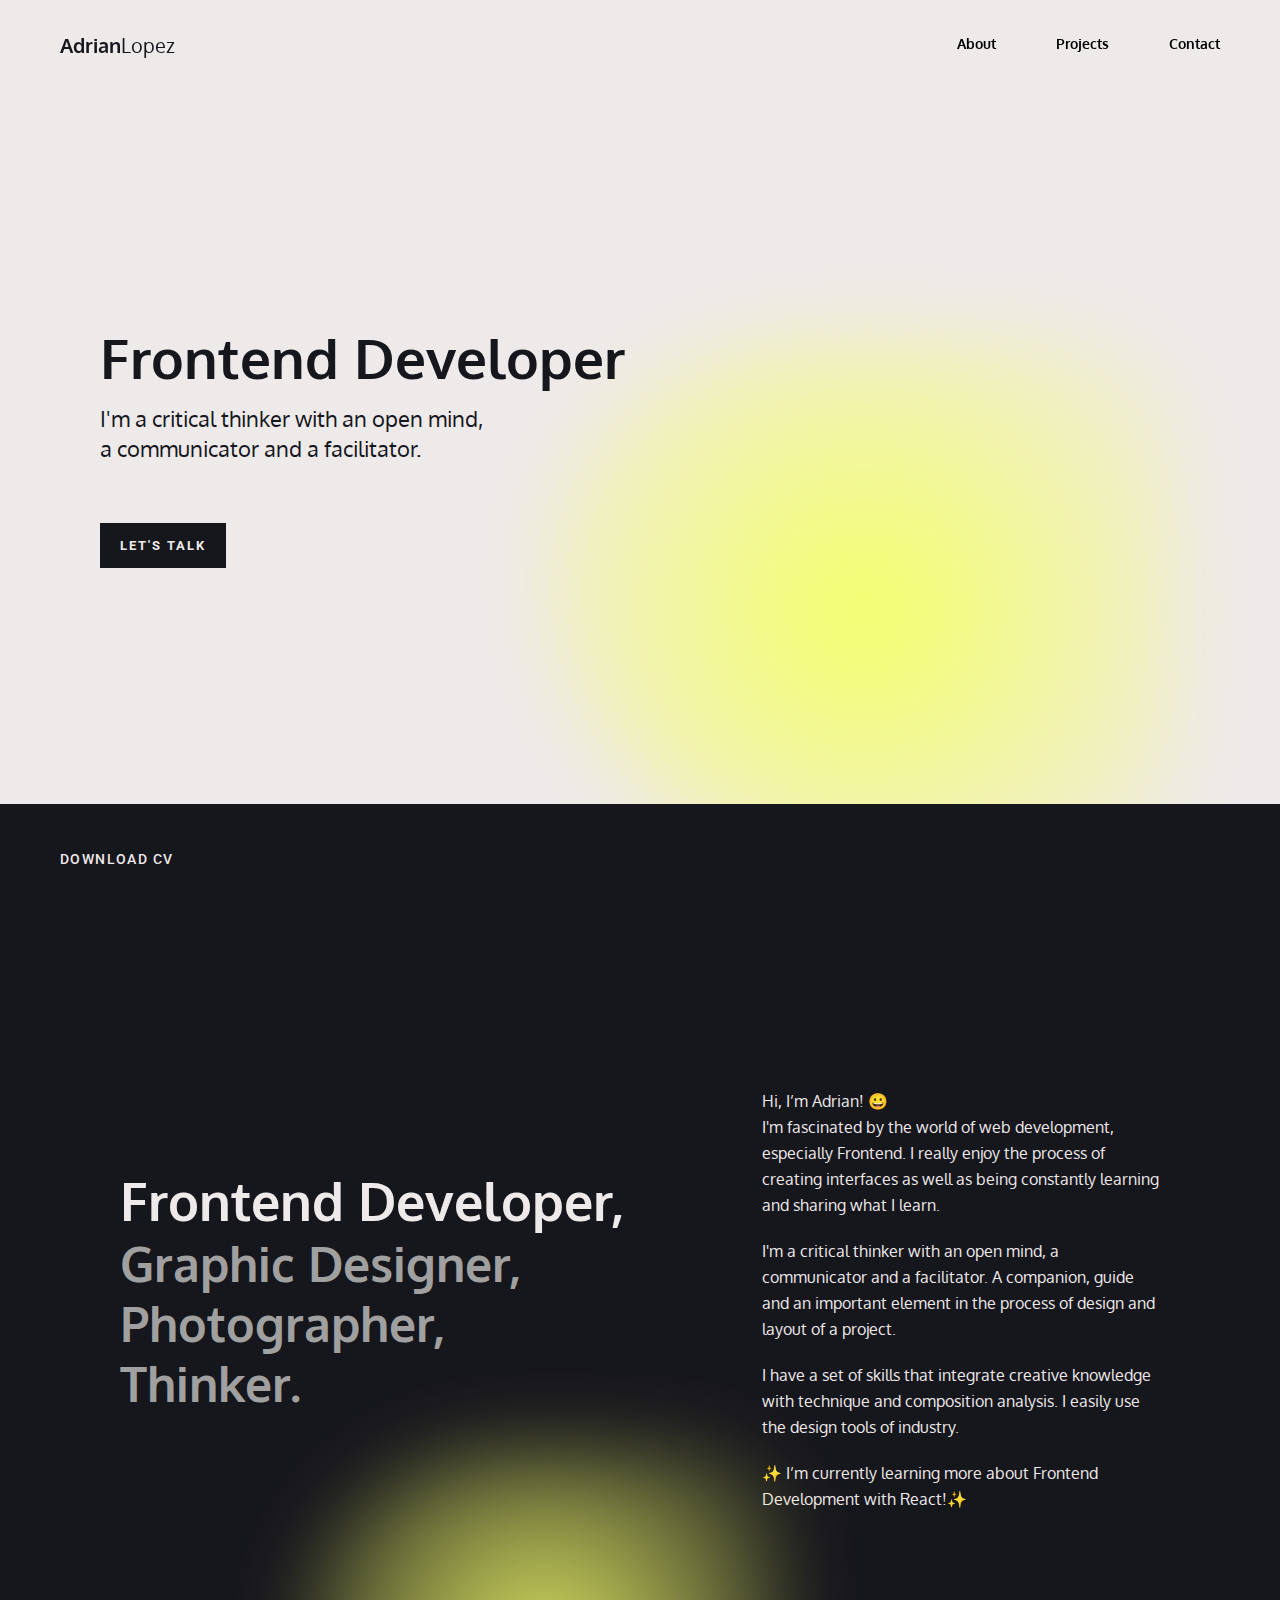
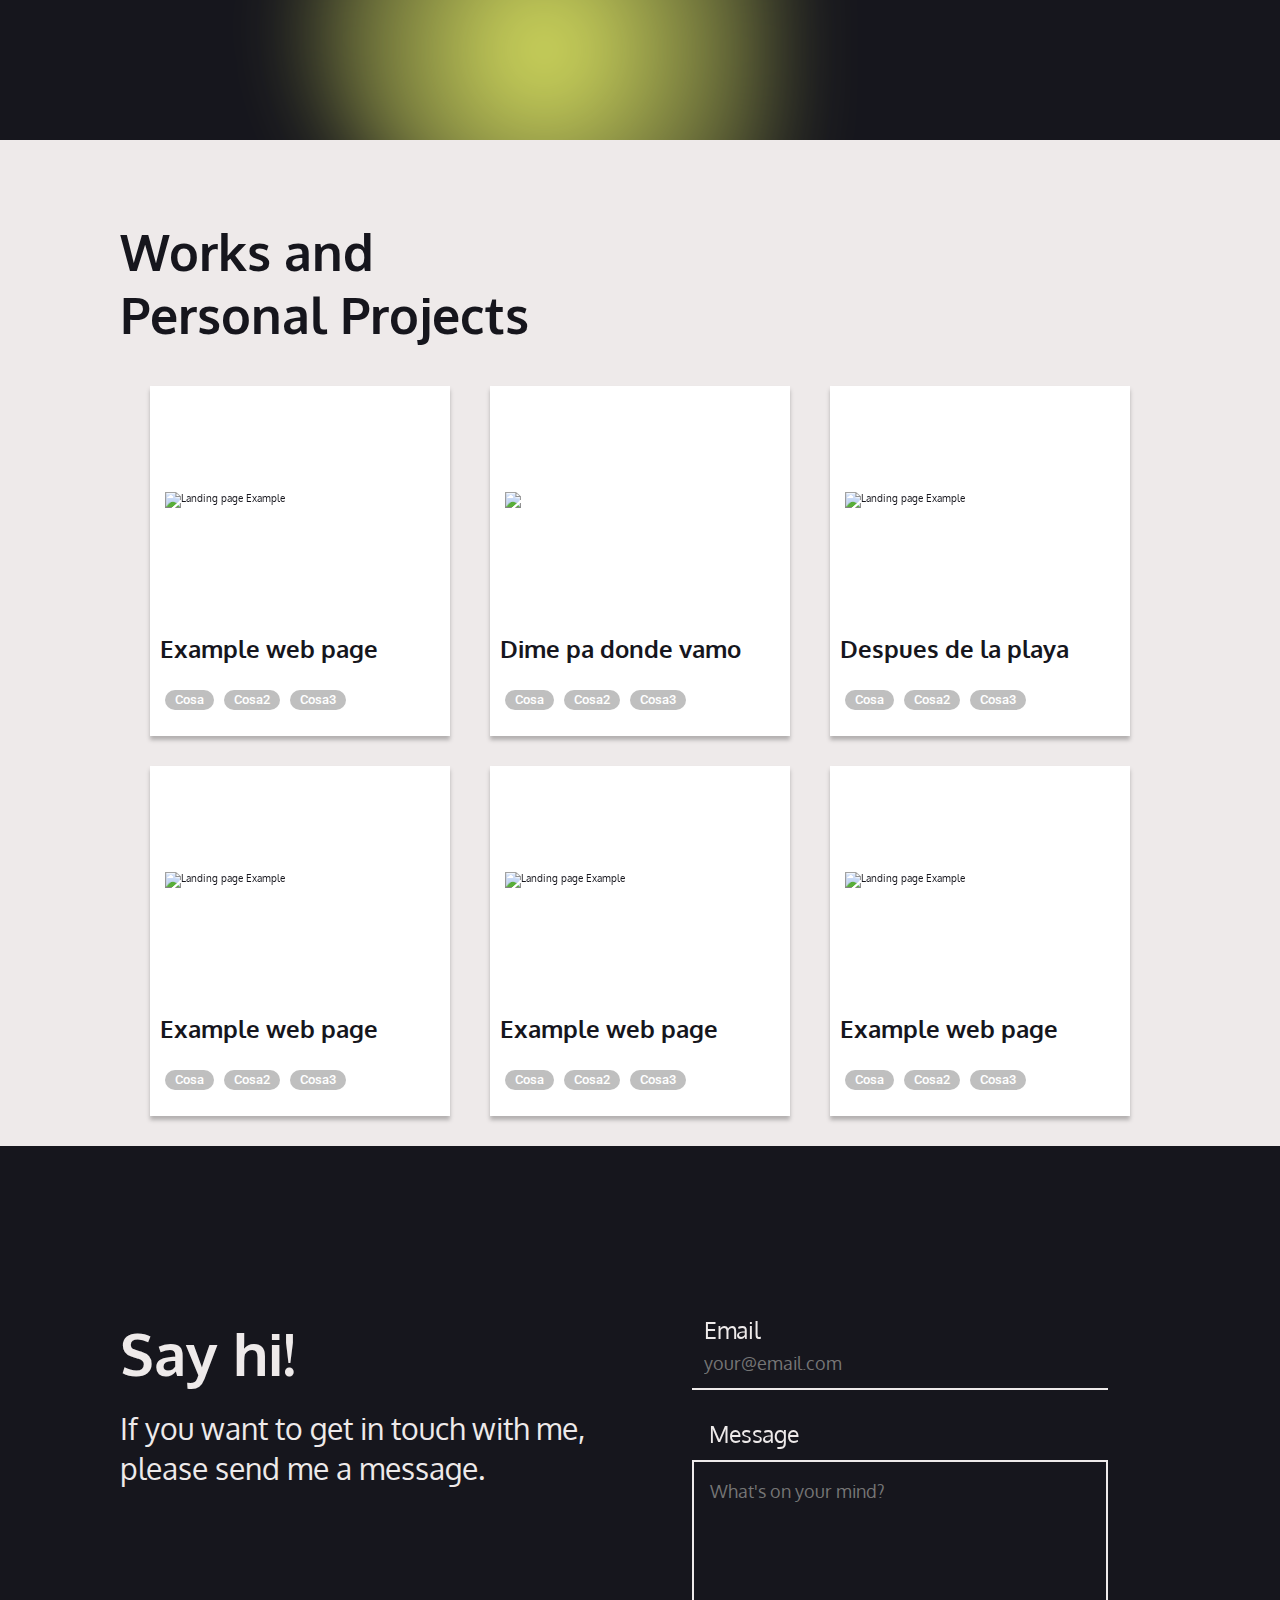
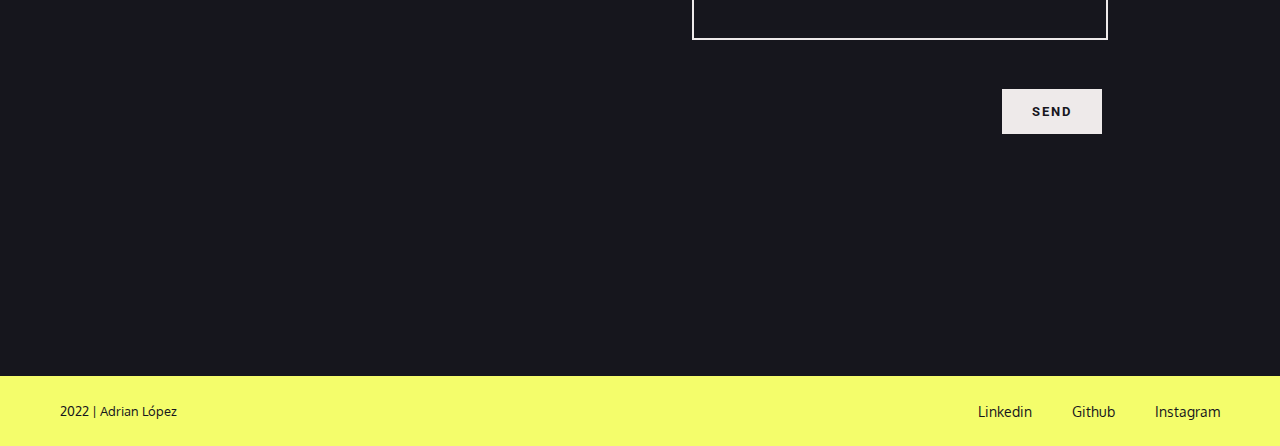
==== commit 20525d0a: "Responsive de primeras dos sections hasta 480px" ====
--- a/index.html
+++ b/index.html
@@ -6,6 +6,7 @@
     <meta name="viewport" content="width=device-width, initial-scale=1.0">
     <title>Adrian López | Portfolio 2022 </title>
     <link rel="stylesheet" href="./docs/css/style.css">
+    <link rel="stylesheet" href="./docs/css/mobile.css" media="(max-width: 860px)">
     <script src="./app.js" defer></script>
     <link rel="preconnect" href="https://fonts.googleapis.com">
     <link rel="preconnect" href="https://fonts.gstatic.com" crossorigin>
@@ -41,9 +42,9 @@
         <!-- pa descargarr
         "https://drive.google.com/file/d/1-nkTU3aVjZSG5wham5OPYzXsZGErLNjv/export?format=pdf" download="newfilename" -->
         <div class="footer__icon-container">
-            <a href="https://www.linkedin.com/in/adrianlopzv/" target="_blank" rel="noopener noreferrer"><span class="linkedin"></span></a>
-            <a href="https://github.com/adrianlopzv" target="_blank" rel="noopener noreferrer"><span class="github"></span></a>
-            <a href="https://www.instagram.com/adrianlopzv/" target="_blank" rel="noopener noreferrer"><span class="instagram"></span></a>
+            <a href="https://www.linkedin.com/in/adrianlopzv/" target="_blank" rel="noopener noreferrer" title="Linkedin"><span class="linkedin"></span></a>
+            <a href="https://github.com/adrianlopzv" target="_blank" rel="noopener noreferrer" title="Github"><span class="github"></span></a>
+            <a href="https://www.instagram.com/adrianlopzv/" target="_blank" rel="noopener noreferrer" title="Instagram"><span class="instagram"></span></a>
         </div>
     </div>
     </header>
@@ -72,7 +73,7 @@
 
     <section class="projects__section" id="projects">
         <div class="projects__section-title">
-            <h1>Works and  Personal Projects</h1>
+            <h1>Works and<br>Personal Projects</h1>
         </div>
         <div class="projects__section-container">
             <article>
@@ -115,7 +116,11 @@
                     </div>
                 </div>
                 <h4>Dime pa donde vamo</h4>
-                <div></div>
+                <div class="projects__section-tags">
+                    <div>Cosa</div>
+                    <div>Cosa2</div>
+                    <div>Cosa3</div>
+                </div>
             </article>
             <article>
                 <div class="section__container-img">
@@ -134,7 +139,79 @@
                     </div>
                 </div>
                 <h4>Despues de la playa</h4>
-                <div>
+                <div class="projects__section-tags">
+                    <div>Cosa</div>
+                    <div>Cosa2</div>
+                    <div>Cosa3</div>
+                </div>
+            </article>
+            <article>
+                <div class="section__container-img">
+                    <img src="./docs/img/personal-website-redesign2.png" alt="Landing page Example">
+                    <div>
+                        <div class="container__img-text">
+                            <p>Aca iria todo el dato de que rayos es.
+                                Porque es asi y que onda lo que hice,
+                                Pero en ingles obvio.
+                            </p>
+                            <div>
+                            <a href="#" target="_blank">github</a>
+                            <button><a href="#" target="_blank">Demo</a></button>
+                            </div>
+                        </div>
+                    </div>
+                </div>
+                <h4>Example web page</h4>
+                <div class="projects__section-tags">
+                    <div>Cosa</div>
+                    <div>Cosa2</div>
+                    <div>Cosa3</div>
+                </div>
+            </article>
+            <article>
+                <div class="section__container-img">
+                    <img src="./docs/img/personal-website-redesign2.png" alt="Landing page Example">
+                    <div>
+                        <div class="container__img-text">
+                            <p>Aca iria todo el dato de que rayos es.
+                                Porque es asi y que onda lo que hice,
+                                Pero en ingles obvio.
+                            </p>
+                            <div>
+                            <a href="#" target="_blank">github</a>
+                            <button><a href="#" target="_blank">Demo</a></button>
+                            </div>
+                        </div>
+                    </div>
+                </div>
+                <h4>Example web page</h4>
+                <div class="projects__section-tags">
+                    <div>Cosa</div>
+                    <div>Cosa2</div>
+                    <div>Cosa3</div>
+                </div>
+            </article>
+            <article>
+                <div class="section__container-img">
+                    <img src="./docs/img/personal-website-redesign2.png" alt="Landing page Example">
+                    <div>
+                        <div class="container__img-text">
+                            <p>Aca iria todo el dato de que rayos es.
+                                Porque es asi y que onda lo que hice,
+                                Pero en ingles obvio.
+                            </p>
+                            <div>
+                            <a href="#" target="_blank">github</a>
+                            <button><a href="#" target="_blank">Demo</a></button>
+                            </div>
+                        </div>
+                    </div>
+                </div>
+                <h4>Example web page</h4>
+                <div class="projects__section-tags">
+                    <div>Cosa</div>
+                    <div>Cosa2</div>
+                    <div>Cosa3</div>
                 </div>
             </article>
         </div>
--- a/docs/css/style.css
+++ b/docs/css/style.css
@@ -19,15 +19,17 @@
 html {
     font-size: 62.5%;
     font-family: 'Oxygen', sans-serif;
+    max-width: 100%;
+    overflow-x: hidden;
 }
 
 body{
     background-color: var(--tiny-grey);
     color: var(--almost-black);
+    max-width: 100%;
     overflow-x: hidden;
     display: flex;
     flex-direction: column;
-    /* min-height: 100vh; */
  }
 
  ::-webkit-scrollbar {
@@ -169,7 +171,7 @@
     letter-spacing: 2px;
     font-weight: bold;
   }
-  
+
   .section-button {
     border: none;
     z-index: 1;
@@ -180,7 +182,7 @@
     text-decoration: none;
     color: inherit;
   }
-  
+
   .section-button:after {
     position: absolute;
     content: "";
@@ -192,11 +194,11 @@
     background: var(--great-yellow);
     transition: all 0.3s ease;
   }
-  
+
   .section-button:hover {
     color: var(--almost-black);
   }
-  
+
   .section-button:hover:after {
     top: auto;
     bottom: 0;
@@ -209,15 +211,17 @@
     justify-content: flex-start;
     align-items:flex-end;
     width: 50%;
+    overflow-y: visible;
     /* background-color: burlywood; */
   }
 
 
   .header__section-bigphoto img {
-    width: 490px; height: 490px;
+    max-width: 500px; height: auto;
     position: absolute;
     padding: 0 10px;
     margin-top: 10px;
+    object-fit: contain;
   }
 
   .section-blurcircle {
@@ -225,7 +229,7 @@
     transform: translate(-15%, 12%);
     width: 650px;
     height: 550px;
-    border-radius: 60% 25% 40% 80%;  
+    border-radius: 60% 25% 40% 80%;
     filter: blur(40px);
     background: radial-gradient(circle at 50% 50%,rgb(245, 255, 105), rgba(76, 0, 255, 0));
     opacity: 1.2;
@@ -297,6 +301,7 @@
     flex-direction: column;
     align-items: center;
     justify-content: center;
+    margin-top: 20px;
 }
 
 .about__section .about__container-info {
@@ -341,7 +346,7 @@
     transform: translate(-20%, 90%);
     width: 480px;
     height: 400px;
-    border-radius: 60% 25% 40% 80%;  
+    border-radius: 60% 25% 40% 80%;
     filter: blur(40px);
     background: radial-gradient(circle at 50% 50%,rgb(245, 255, 105), rgba(76, 0, 255, 0));
     opacity: 0.9;
@@ -362,7 +367,7 @@
 .projects__section-title {
     display: flex;
     justify-content: left;
-    width: 35%;
+    width: 50%;
     margin-top: 40px;
     margin-left: 60px;
     padding-right: 15px;
@@ -375,7 +380,7 @@
 
 .projects__section-container {
     width: 100%;
-    padding: 30px 60px 10px;
+    padding: 10px 20px 10px;
     display: flex;
     flex-direction: row;
     flex-wrap: wrap;
@@ -387,7 +392,7 @@
     width: 300px;
     height: 350px;
     margin: 0 20px;
-    margin-top: 10px;
+    margin-top: 30px;
     display: flex;
     flex-direction: column;
     align-items: center;
@@ -584,7 +589,7 @@
     color: var(--tiny-grey);
     font-size: 5.8rem;
     font-weight: 700;
-    font-weight: 8rem;
+    font-weight: bold;
 }
 
 .contact__container-main div > h4 {
@@ -661,10 +666,10 @@
     outline: none;
     box-shadow: inset 0 -2px 0 var(--great-yellow);
   }
-  
+
   .mail-input input:focus + .label {
     color: var(--great-yellow);
-  } 
+  }
 
 
   form .message-textarea {
@@ -770,7 +775,7 @@
 
 
 /* //////////BUTON DESDE ACA/////////////////// */
-  
+
 
 .contact__container-form button {
     align-self: flex-end;
@@ -799,7 +804,7 @@
     z-index: 1;
     color: var(--almost-black);
   }
-  
+
   .section-button-send:after {
     position: absolute;
     content: "";
@@ -811,11 +816,11 @@
     background: var(--almost-black);
     transition: all 0.3s ease;
   }
-  
+
   .button-ok:hover {
     color: var(--tiny-grey);
   }
-  
+
   .button-ok:hover:after {
     top: auto;
     bottom: 0;
@@ -876,13 +881,15 @@
 @media screen and (max-width: 1200px) {
     header .header__section-info {
         padding-top: 80px;
-        padding-left: 60px;
-    } 
+    }
     .header__section-bigphoto img {
-        width: 450px; height: 450px;
-    }  
+        max-width: 470px; height: auto;
+    }    
     .section-blurcircle {
         width: 600px; height: 500px;
+    }
+    .header__footer {
+        padding: 0 40px;
     }
     .about__container-left {
         padding-left: 30px;
@@ -891,10 +898,117 @@
         font-size: 1.5rem;
         padding: 0 50px 0 60px;
     }
+    .about__container-right p{
+        line-height: 2.3rem;
+    }
     .about__container-left h1{
         font-size: 5rem;
     }
     .about__container-left h2 {
         font-size: 4.4rem;
     }
-}
+    .about__section .about__container-info {
+        margin: 0 20px;
+    }
+    .about__container-right {
+        padding: 0px 30px 0px 40px;
+    }
+    .projects__section {
+        padding: 40px 20px 20px;
+    }
+    .projects__section-title h1 {
+        font-size: 4.6rem;
+    }
+    .projects__section-title {
+        margin-top: 40px;
+        margin-left: 40px;
+        padding-right: 5px;
+    }
+    .contact__container-main {
+        margin: 60px 40px 10px;
+        padding: 0 40px 10px;
+    }
+    .contact__container-form button {
+       margin: 12px 50px 0 0; 
+       width: 90px;
+    }
+    .message-textarea textarea {
+        margin-top: 65px;
+        height: 155px;
+        font-size: 1.6rem;
+    }
+    form .message {
+        margin-left: 50px;
+    }
+}
+
+@media screen and (max-width: 1024px) {
+    nav .nav__navbar {
+        margin: auto 40px;
+    }
+    header .header__section-info {
+        padding-top: 90px;
+        padding-left: 60px;
+    }
+    header .header__section-info h1 {
+        font-size: 4.8rem;
+        line-height: 5rem;
+    }
+    header .header__section-info p {
+        font-size: 1.8rem;
+        line-height: 2.8rem;
+    }
+    .header__section-info button {
+        margin-top: 50px;
+        padding: 15px 18px;
+    }
+    .section-blurcircle {
+        width: 500px; height: 500px;
+        transform: translate(-18%, 10%);
+    }
+    .header__section-bigphoto img{
+        max-width: 440px; height: auto;
+        transform: translate(-10%, -5%);
+    }
+    .about__container-right {
+        padding: 0px 15px 0px 25px;
+        font-size: 1.4rem;
+        width: 50%;
+    }
+    .about__container-right p{
+        line-height: 2.2rem;
+    }
+    .about__container-left {
+        width: 50%;
+        padding-left: 25px;
+    }
+    .projects__section-title h1 {
+        font-size: 4.4rem;
+    }
+    .projects__section-title {
+        margin-top: 20px;
+        margin-left: 20px;
+    }
+    .contact__container-main {
+        margin: 60px 20px 10px;
+        padding: 0 40px 10px;
+    }
+    .contact__container-main {
+        margin-right: 10px;
+        padding-right: 20px;
+    }
+    .contact__container-main div {
+        padding-right: 10px;
+    }
+    .contact__container-main div > h4 {
+        margin-top: 16px;
+        font-size: 2.4rem;
+        line-height: 3.6rem;
+    }
+    .contact__container-main div > h1 {
+        font-size: 5.6rem;
+    }
+    .message-textarea textarea {
+        height: 150px;
+    }
+}
--- a/docs/css/mobile.css
+++ b/docs/css/mobile.css
@@ -0,0 +1,99 @@
+.nav__navbar .nav__navbar-title {
+    font-size: 1.9rem;
+}
+
+nav .nav__navbar-sections li a {
+    margin-left: 40px;
+    font-size: 1.3rem4;
+}
+
+header .header__section-info {
+    padding-top: 40px;
+    padding-left: 40px;
+}
+
+header .header__section-info h1 {
+    /* color: red; */
+    font-size: 4.6rem;
+}
+
+header .header__section-info p {
+    line-height: 2.2rem;
+    font-size: 1.6rem;
+    margin-top: 10px;
+}
+
+.header__section-bigphoto img {
+    transform: translate(-10%, -2%);
+    max-width: none;
+    width: 50%;
+}
+
+.section-blurcircle {
+    width: 450px;
+    height: 450px;
+    transform: translate(-20%, 20%);
+}
+
+.header__footer {
+    height: 100px;
+}
+
+.footer__icon-container span {
+    width: 20px; height: 20px;
+    margin-left: 45px;
+}
+
+.header__footer a {
+    font-size: 1.3rem;
+}
+
+.about__section {
+    margin-top: 40px;
+}
+
+.about__section .about__container-info {
+    flex-direction: column;
+    width: 80vw;
+    height: 80vh;
+    position: inherit;
+}
+
+.about__section .about__container-info {
+    margin: 80px 10px 10px;
+    height: auto;
+}
+
+.about__container-left {
+    width: 75%;
+}
+
+.about__container-left h1 {
+    font-size: 4.4rem;
+}
+
+.about__container-left h2 {
+    font-size: 4rem;
+}
+
+.about__container-right {
+    width: 75%;
+}
+
+.section-blurcircle--about {
+    transform: translate(-5%, 60%);
+    width: 350px;
+    height: 80px;
+}
+
+@media screen and  (max-width: 645px){
+    .header__section-bigphoto img {
+        width: 55%;
+    }
+    .about__container-left {
+        width: 85%;
+    }
+    .about__container-right {
+        width: 85%;
+    }
+}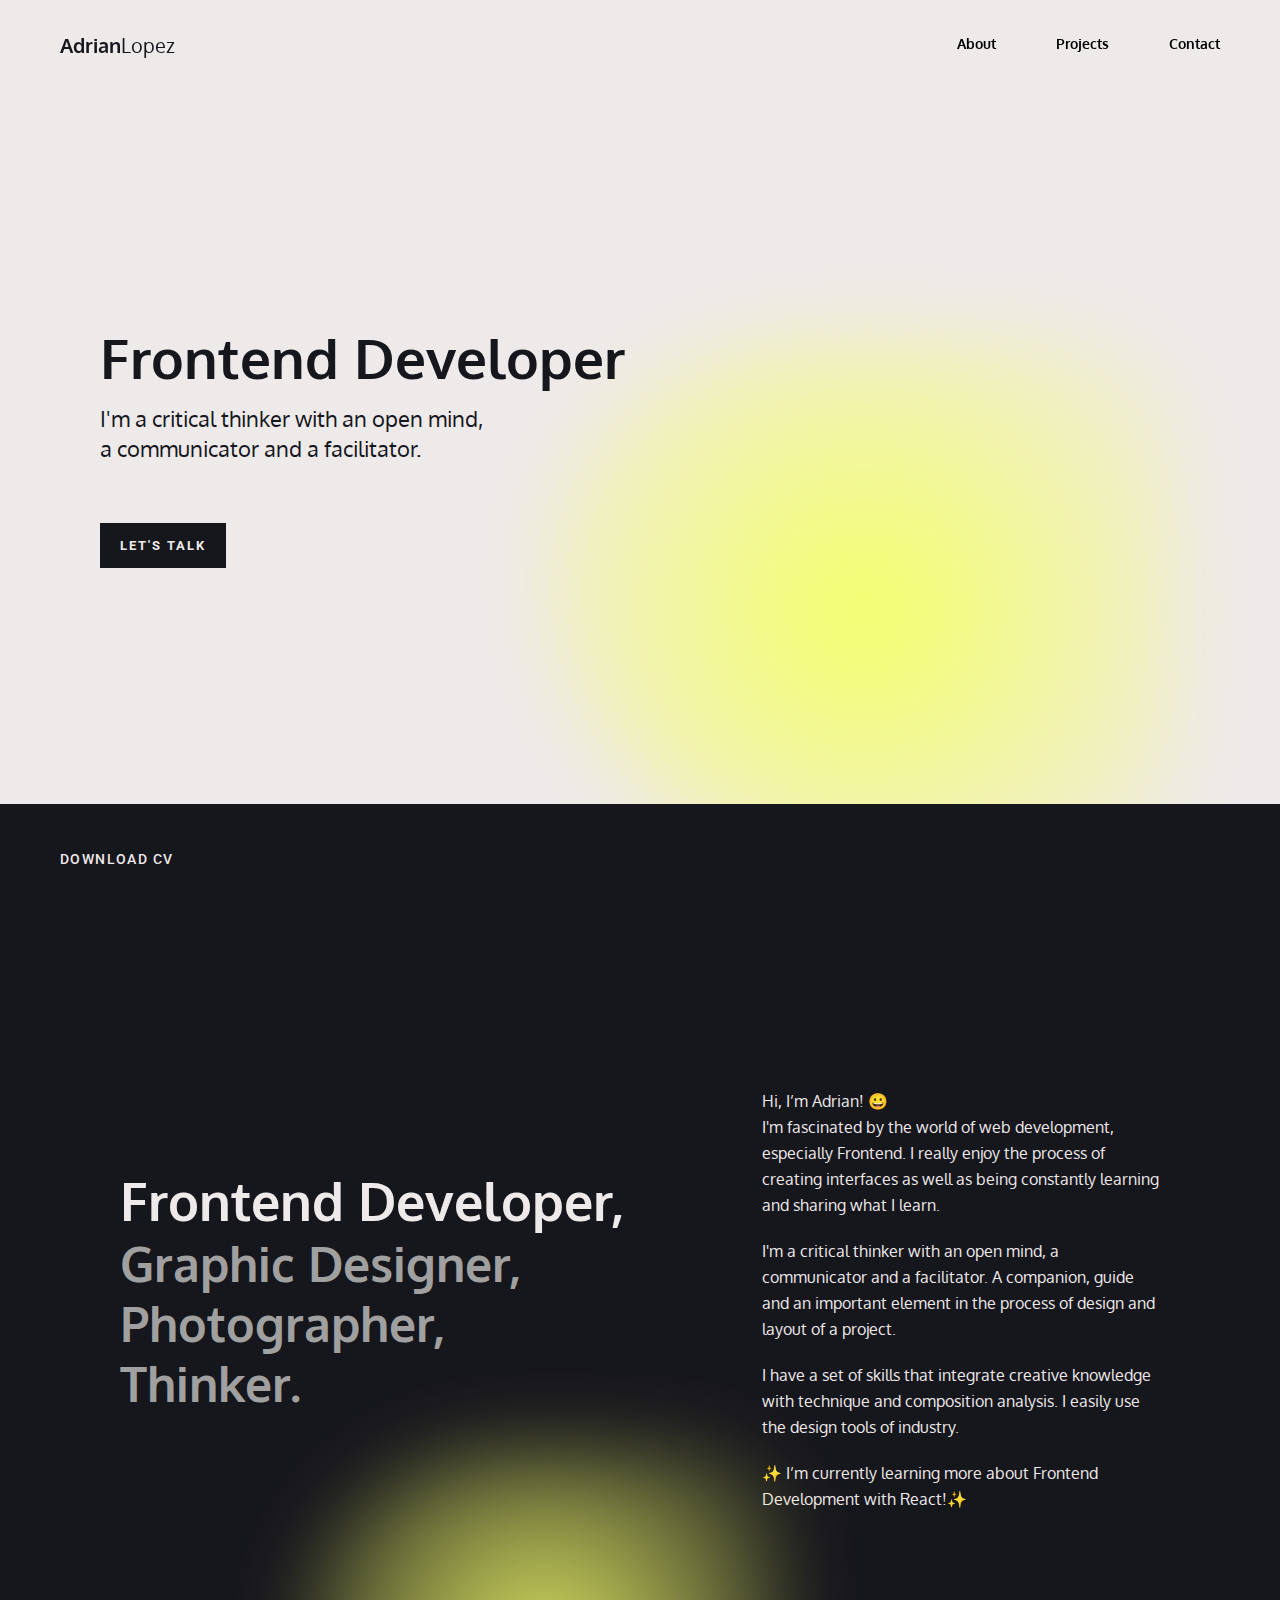
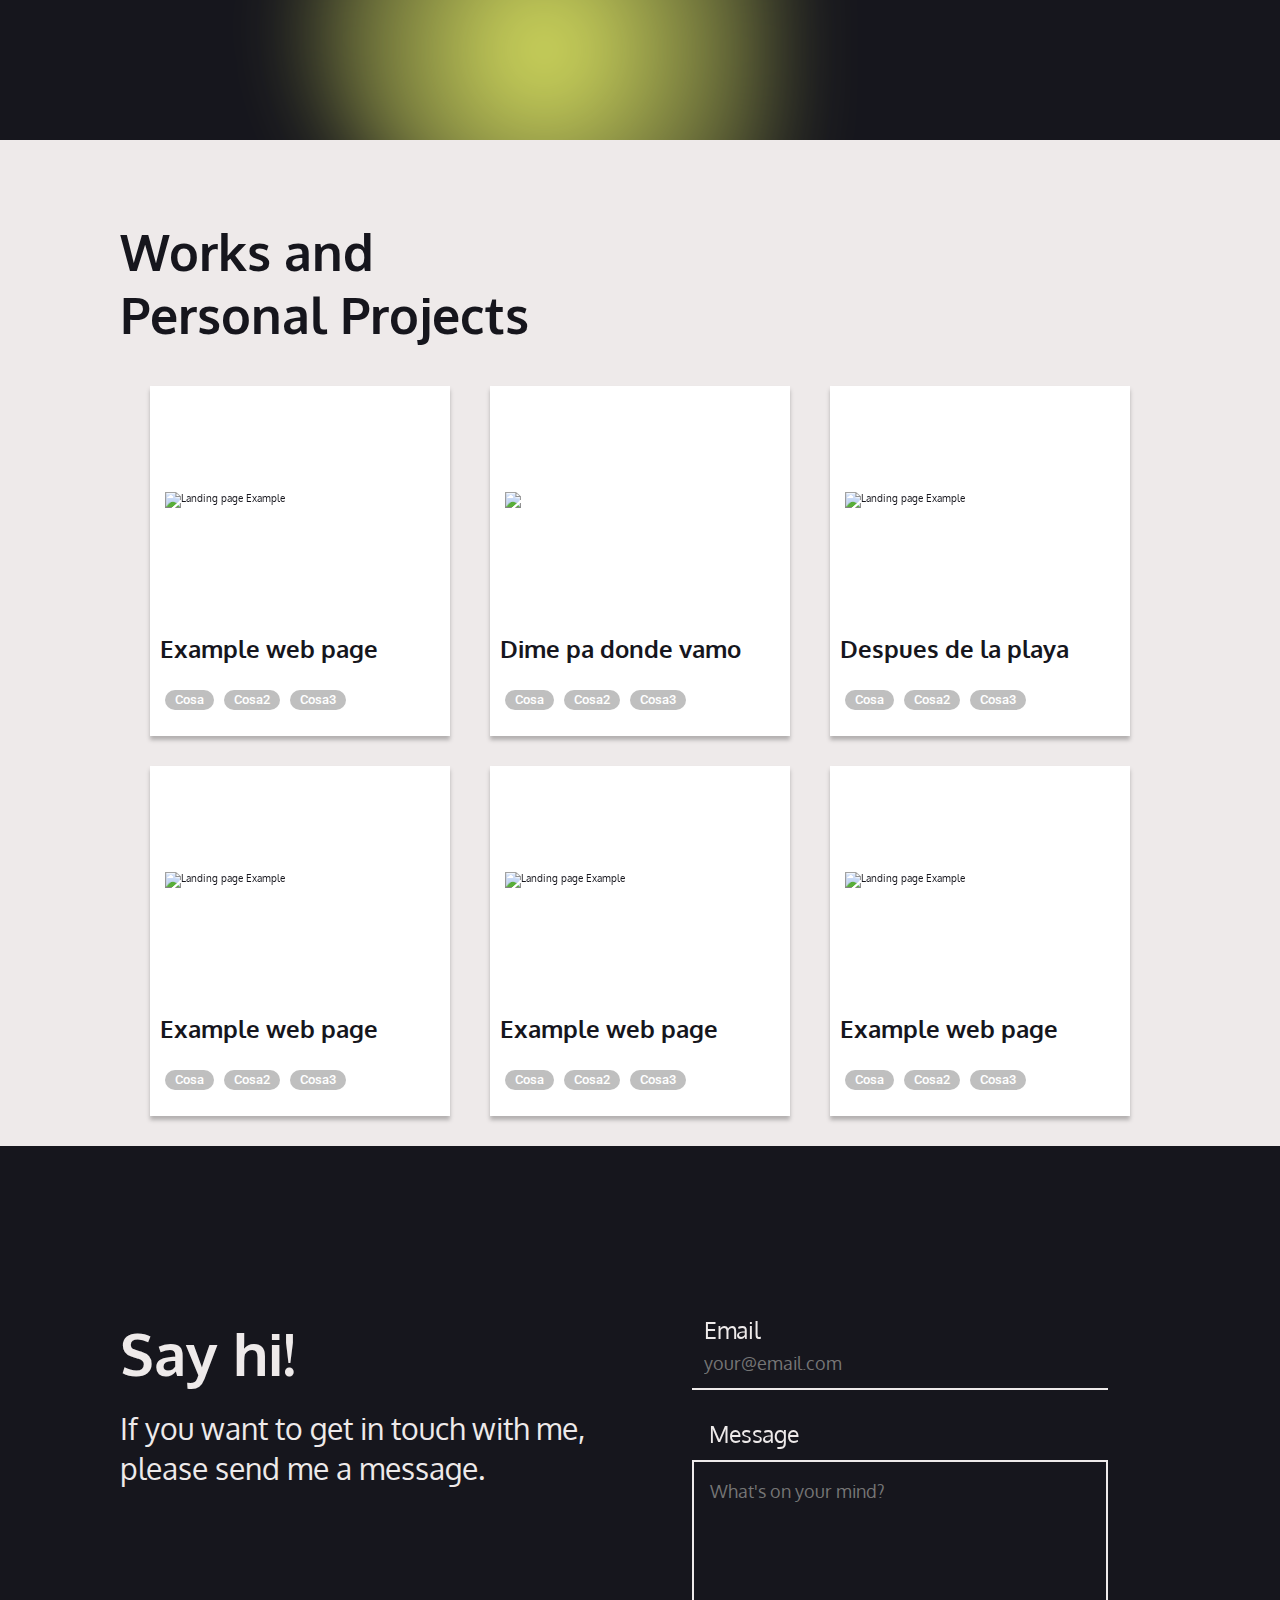
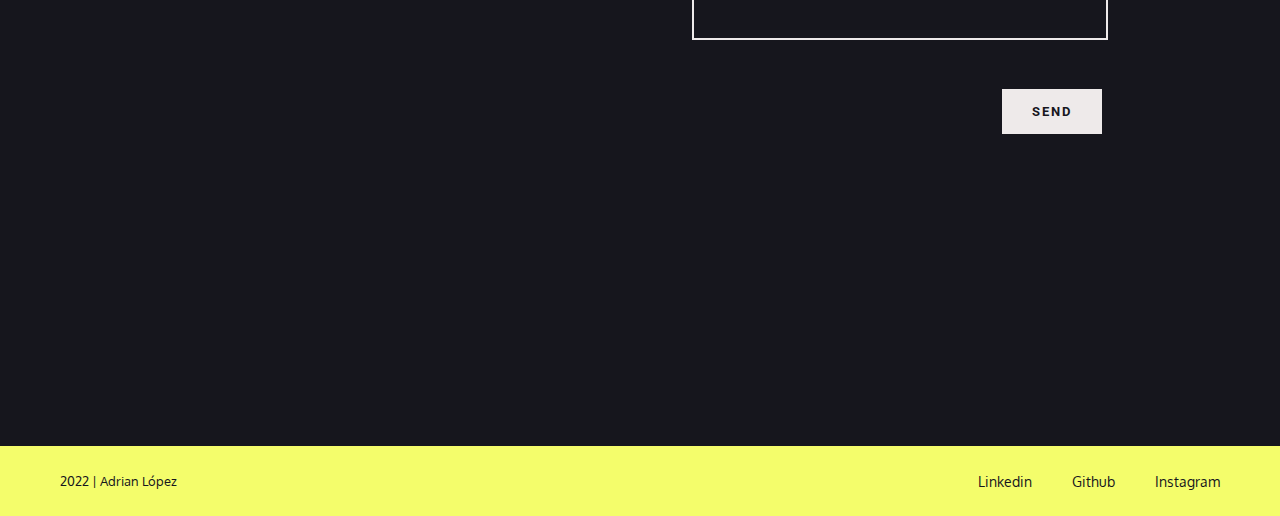
==== commit ef9d7680: "Hechos responsives de todas las sections hasta 760px" ====
--- a/index.html
+++ b/index.html
@@ -242,6 +242,7 @@
             </form>
         </div>
     </div>
+    </section>
     <footer class="contact__footer-main">
         <div>
             <p>2022 | Adrian López</p>
@@ -252,6 +253,5 @@
             </ul>
         </div>
     </footer>
-    </section>
 </body>
 </html>--- a/docs/css/style.css
+++ b/docs/css/style.css
@@ -832,8 +832,7 @@
 
 /* FOOTER */
 
-section .contact__footer-main {
-    position: absolute;
+body .contact__footer-main {
     display: inline-grid;
     height: 70px;
     width: 100vw;
--- a/docs/css/mobile.css
+++ b/docs/css/mobile.css
@@ -86,6 +86,59 @@
     height: 80px;
 }
 
+.projects__section-title {
+    width: 350px;
+}
+
+.projects__section-title h1 {
+    font-size: 4rem;
+    margin-top: 25px;
+    width: 350px;
+}
+
+.contact__container-main {
+    flex-direction: column;
+    height: auto;
+    margin: 40px 0px 0px;
+    padding: 5px 0px 10px;
+}
+
+.contact__container-sayhi {
+    margin-bottom: 60px;
+}
+
+.contact__container-main div > h4 {
+    font-size: 2rem;
+    line-height: 3.2rem;
+    margin-top: 5px;
+    padding: 0 10px;
+}
+
+.contact__container-main .contact__container-sayhi {
+    width: 65%;
+}
+
+.contact__container-main .contact__container-form {
+    width: 80%;
+}
+
+.message-textarea textarea {
+    height: 180px;
+}
+
+form .message {
+    margin-left: 60px;
+}
+
+.contact__container-form button {
+    margin: 20px 60px 40px 0;
+}
+
+.contact__footer-main div ul li {
+    margin-left: 30px;
+}
+
+
 @media screen and  (max-width: 645px){
     .header__section-bigphoto img {
         width: 55%;
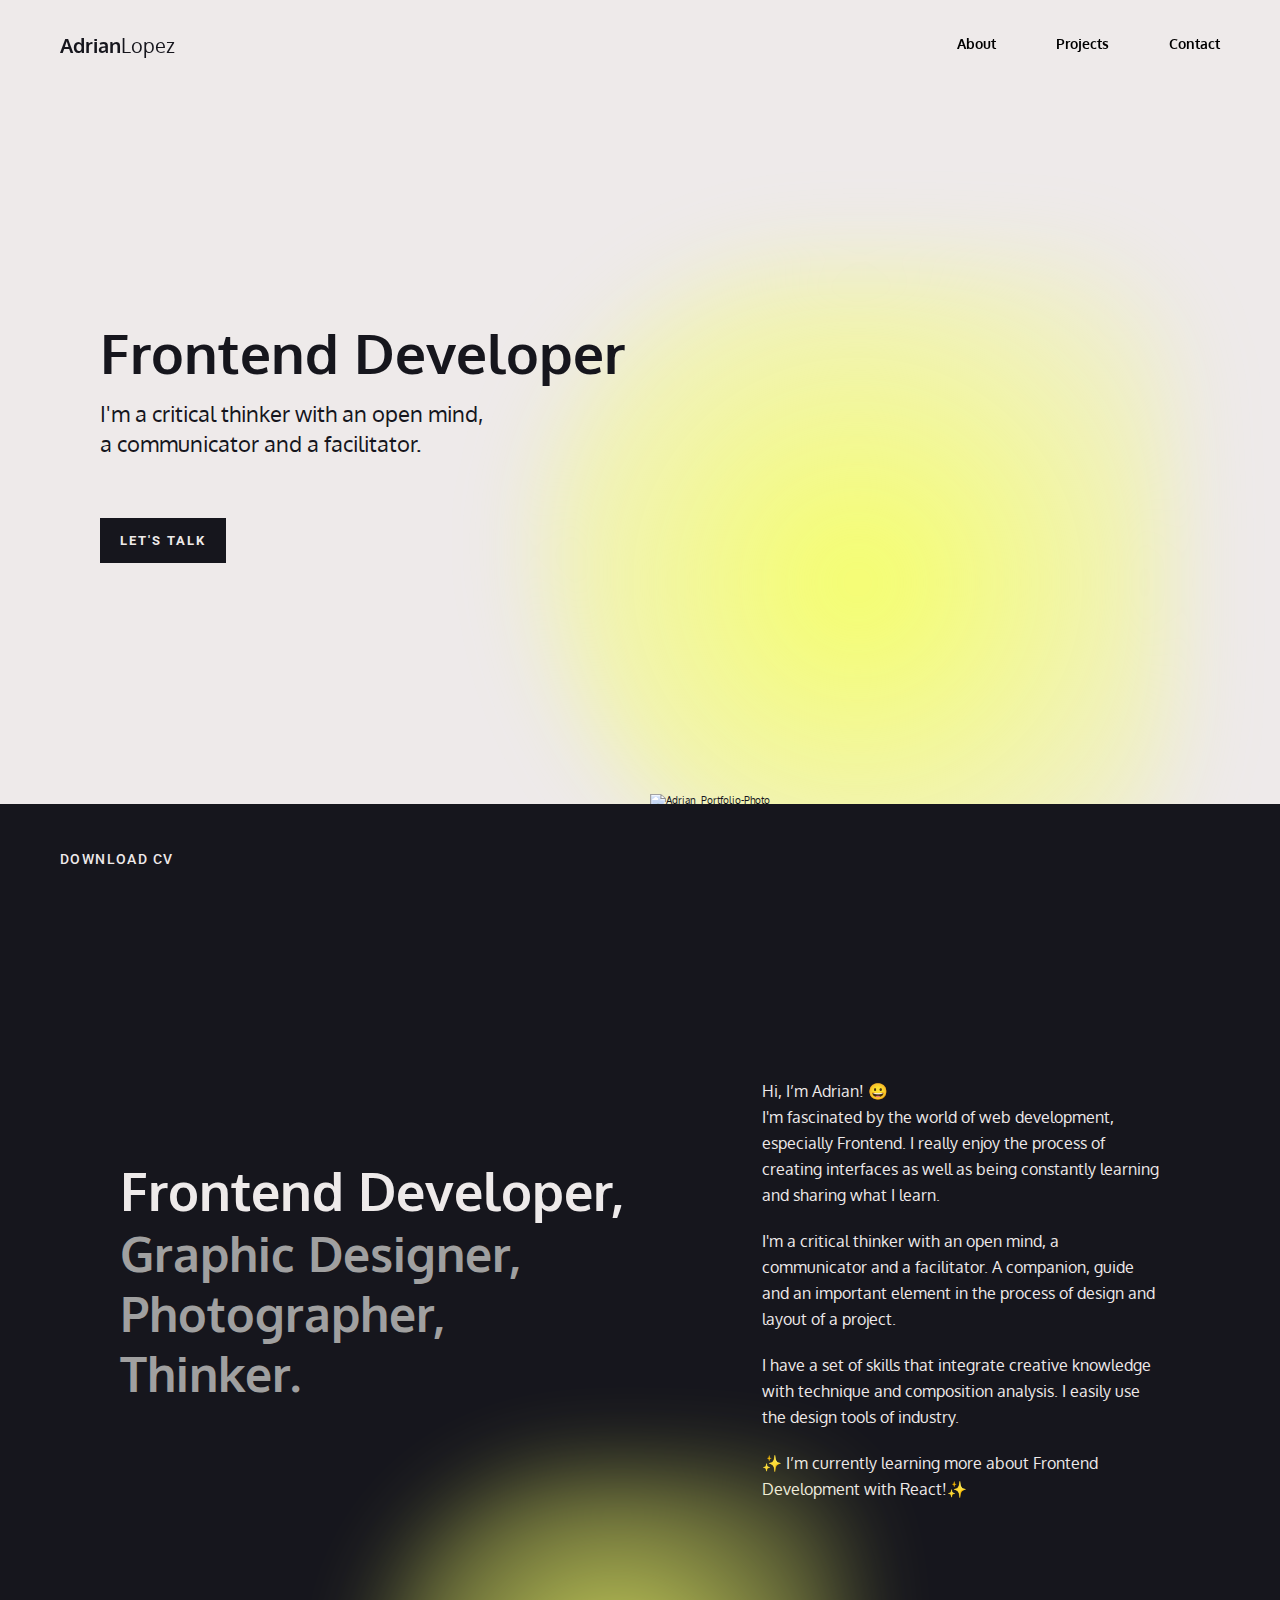
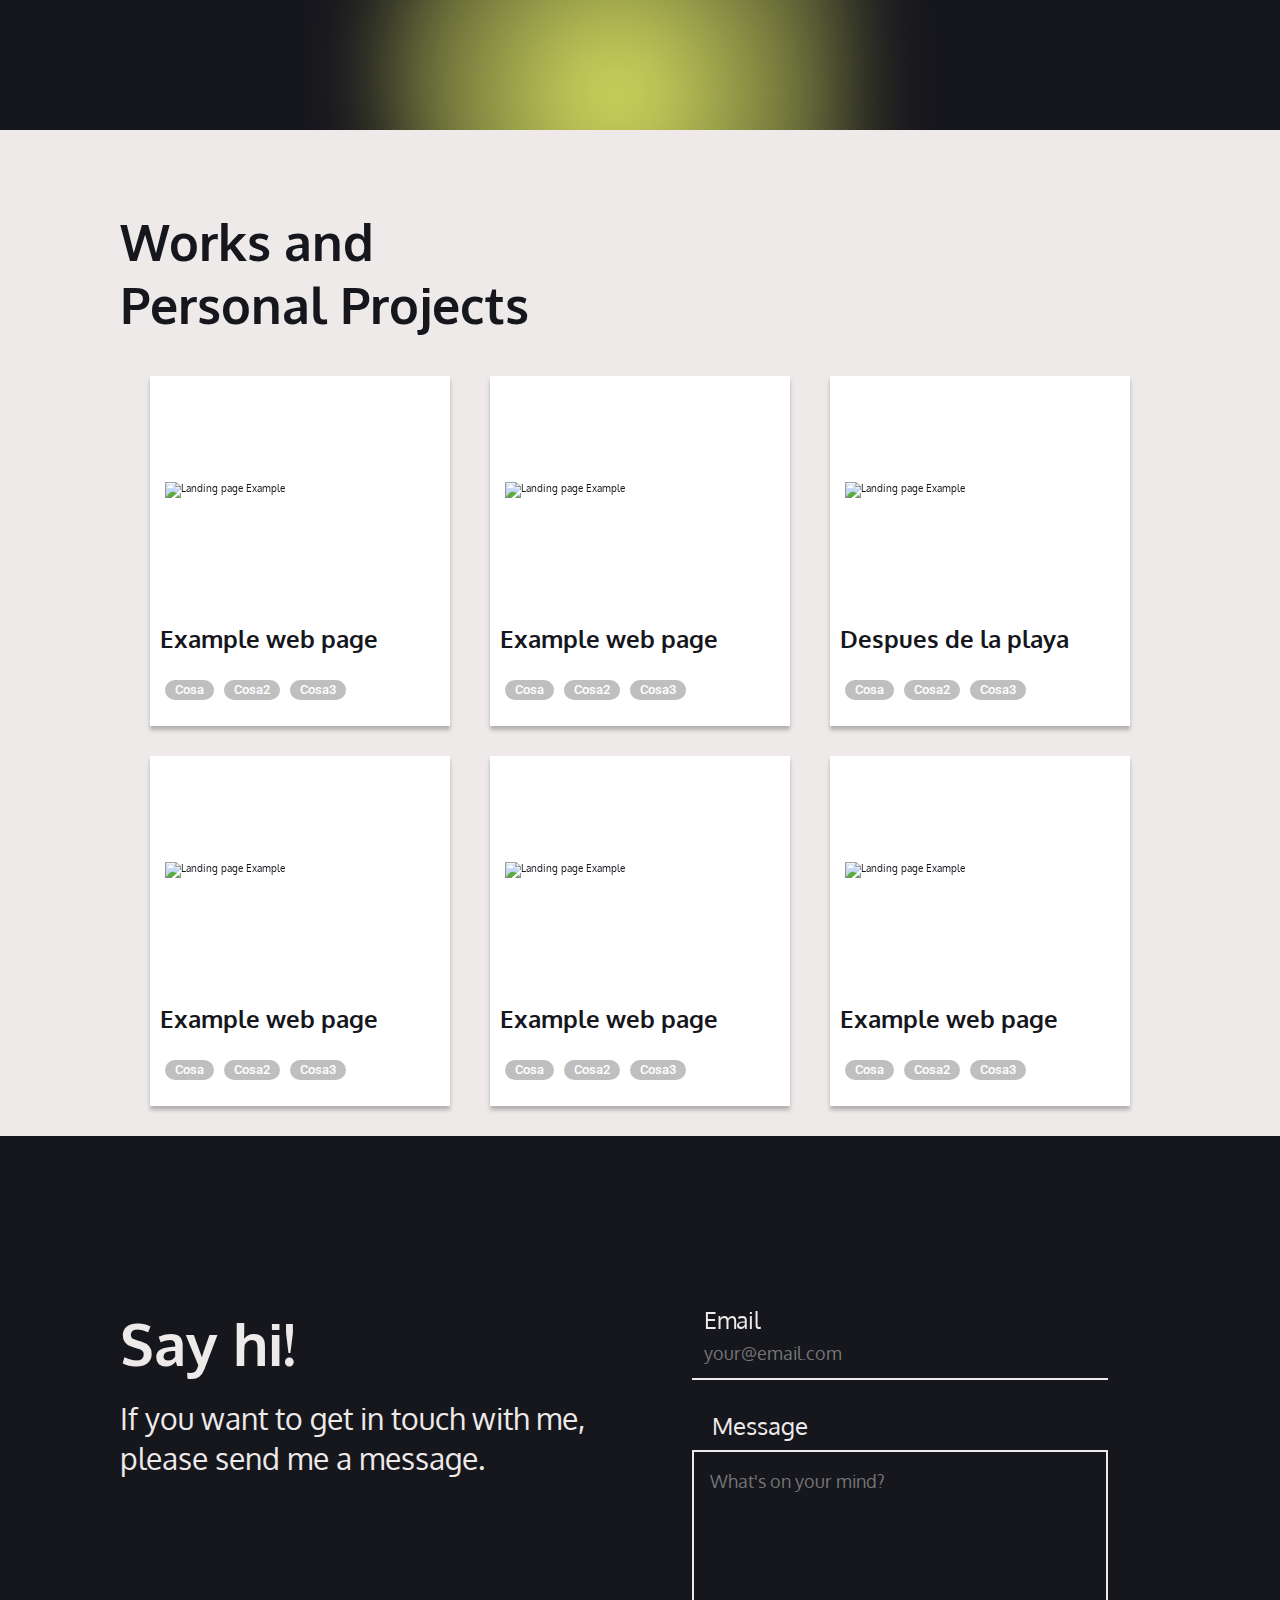
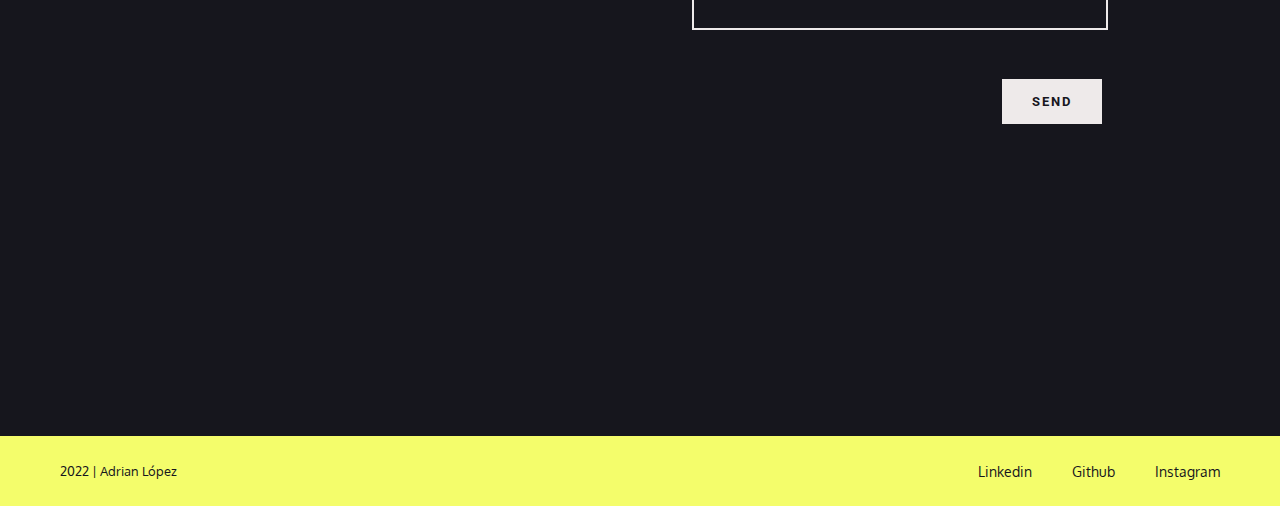
==== commit 0d55edd8: "Curriculum actualizado, nuevo pdf subido" ====
--- a/index.html
+++ b/index.html
@@ -5,6 +5,7 @@
     <meta http-equiv="X-UA-Compatible" content="IE=edge">
     <meta name="viewport" content="width=device-width, initial-scale=1.0">
     <title>Adrian López | Portfolio 2022 </title>
+    <link rel="icon" href="./docs/assets/favicon-portfolio.png" type="image/x-icon">
     <link rel="stylesheet" href="./docs/css/style.css">
     <link rel="stylesheet" href="./docs/css/mobile.css" media="(max-width: 860px)">
     <script src="./app.js" defer></script>
@@ -14,15 +15,18 @@
 </head>
 <body>
 <!-- nav -->
-    <nav>
-        <div class="nav__navbar">
-            <p class="nav__navbar-title"><a href="#home"><b>Adrian</b>Lopez</p></a>
+    <nav class="nav__navbar">
+            <a href="#home" class="a-logo"><span>Adrian</span>Lopez</a>
             <ul class="nav__navbar-sections">
-                <li><a class="navbar__section-effect" href="#about">About</a></li>
-                <li><a class="navbar__section-effect" href="#projects">Projects</a></li>
-                <li><a class="navbar__section-effect" href="#contact">Contact</a></li>
+                <li class="nav-item"><a class="navbar__section-effect navbar__link" href="#about">About</a></li>
+                <li class="nav-item"><a class="navbar__section-effect navbar__link" href="#projects">Projects</a></li>
+                <li class="nav-item"><a class="navbar__section-effect navbar__link" href="#contact">Contact</a></li>
             </ul>
-        </div>
+            <div class="hamburger">
+                <span class="bar"></span>
+                <span class="bar"></span>
+                <span class="bar"></span>
+            </div>
     </nav>
 <!-- Home -->
     <header class="header__container-home" id="home">
@@ -38,7 +42,7 @@
             <img src="./docs/img/homephoto_lq-2.png" alt="Adrian_Portfolio-Photo" title="Hi, I’m Adrian! 😀">
         </section>
         <div class="header__footer">
-        <a href="./docs/assets/cv_adrianlopez_2022_frontend_eng.pdf" download="CV_AdrianLopez_2022_Frontend">Download CV</a>
+        <a href="./docs/assets/adrianlopez_cv-2022_eng_cmp.pdf" download="CV_AdrianLopez_2022_Frontend">Download CV</a>
         <!-- pa descargarr
         "https://drive.google.com/file/d/1-nkTU3aVjZSG5wham5OPYzXsZGErLNjv/export?format=pdf" download="newfilename" -->
         <div class="footer__icon-container">
@@ -49,7 +53,7 @@
     </div>
     </header>
 
-    <!-- About -->
+        <!-- About -->
     <section class="about__section" id="about">
         <div class="about__container-info">
             <div class="about__container-left">
@@ -76,54 +80,54 @@
             <h1>Works and<br>Personal Projects</h1>
         </div>
         <div class="projects__section-container">
-            <article>
-                <div class="section__container-img">
-                    <img src="./docs/img/personal-website-redesign2.png" alt="Landing page Example">
-                    <div>
-                        <div class="container__img-text">
-                            <p>Aca iria todo el dato de que rayos es.
-                                Porque es asi y que onda lo que hice,
-                                Pero en ingles obvio.
-                            </p>
-                            <div>
-                            <a href="#" target="_blank">github</a>
-                            <button><a href="#" target="_blank">Demo</a></button>
-                            </div>
-                        </div>
-                    </div>
-                </div>
-                <h4>Example web page</h4>
-                <div class="projects__section-tags">
-                    <div>Cosa</div>
-                    <div>Cosa2</div>
-                    <div>Cosa3</div>
-                </div>
-            </article>
-            <article>
-                <div class="section__container-img">
-                    <img src="./docs/img/personal-website-2.png">
-                    <div>
-                        <div class="container__img-text">
-                            <p>Aca iria todo el dato de que rayos es.
-                                Porque es asi y que onda lo que hice,
-                                Pero en ingles obvio.
-                            </p>
-                            <div>
-                            <a href="#" target="_blank">github</a>
-                            <button><a href="#" target="_blank">Demo</a></button>
-                            </div>
-                        </div>
-                    </div>
-                </div>
-                <h4>Dime pa donde vamo</h4>
-                <div class="projects__section-tags">
-                    <div>Cosa</div>
-                    <div>Cosa2</div>
-                    <div>Cosa3</div>
-                </div>
-            </article>
-            <article>
-                <div class="section__container-img">
+            <article class="click-article">
+                <div class="section__container-img" id="card1">
+                    <img src="./docs/img/personal-website-redesign2.png" alt="Landing page Example">
+                    <div>
+                        <div class="container__img-text">
+                            <p>Aca iria todo el dato de que rayos es.
+                                Porque es asi y que onda lo que hice,
+                                Pero en ingles obvio.
+                            </p>
+                            <div>
+                            <a href="#" target="_blank">github</a>
+                            <button><a href="#" target="_blank">Demo</a></button>
+                            </div>
+                        </div>
+                    </div>
+                </div>
+                <h4>Example web page</h4>
+                <div class="projects__section-tags">
+                    <div>Cosa</div>
+                    <div>Cosa2</div>
+                    <div>Cosa3</div>
+                </div>
+            </article>
+            <article class="click-article2">
+                <div class="section__container-img" id="card2">
+                    <img src="./docs/img/personal-website-redesign2.png" alt="Landing page Example">
+                    <div>
+                        <div class="container__img-text">
+                            <p>Aca iria todo el dato de que rayos es.
+                                Porque es asi y que onda lo que hice,
+                                Pero en ingles obvio.
+                            </p>
+                            <div>
+                            <a href="#" target="_blank">github</a>
+                            <button><a href="#" target="_blank">Demo</a></button>
+                            </div>
+                        </div>
+                    </div>
+                </div>
+                <h4>Example web page</h4>
+                <div class="projects__section-tags">
+                    <div>Cosa</div>
+                    <div>Cosa2</div>
+                    <div>Cosa3</div>
+                </div>
+            </article>
+            <article class="click-article3">
+                <div class="section__container-img" id="card3">
                     <img src="./docs/img/studio-landing-page-exploration-022.jfif" alt="Landing page Example">
                     <div>
                         <div class="container__img-text">
@@ -145,54 +149,54 @@
                     <div>Cosa3</div>
                 </div>
             </article>
-            <article>
-                <div class="section__container-img">
-                    <img src="./docs/img/personal-website-redesign2.png" alt="Landing page Example">
-                    <div>
-                        <div class="container__img-text">
-                            <p>Aca iria todo el dato de que rayos es.
-                                Porque es asi y que onda lo que hice,
-                                Pero en ingles obvio.
-                            </p>
-                            <div>
-                            <a href="#" target="_blank">github</a>
-                            <button><a href="#" target="_blank">Demo</a></button>
-                            </div>
-                        </div>
-                    </div>
-                </div>
-                <h4>Example web page</h4>
-                <div class="projects__section-tags">
-                    <div>Cosa</div>
-                    <div>Cosa2</div>
-                    <div>Cosa3</div>
-                </div>
-            </article>
-            <article>
-                <div class="section__container-img">
-                    <img src="./docs/img/personal-website-redesign2.png" alt="Landing page Example">
-                    <div>
-                        <div class="container__img-text">
-                            <p>Aca iria todo el dato de que rayos es.
-                                Porque es asi y que onda lo que hice,
-                                Pero en ingles obvio.
-                            </p>
-                            <div>
-                            <a href="#" target="_blank">github</a>
-                            <button><a href="#" target="_blank">Demo</a></button>
-                            </div>
-                        </div>
-                    </div>
-                </div>
-                <h4>Example web page</h4>
-                <div class="projects__section-tags">
-                    <div>Cosa</div>
-                    <div>Cosa2</div>
-                    <div>Cosa3</div>
-                </div>
-            </article>
-            <article>
-                <div class="section__container-img">
+            <article class="click-article4">
+                <div class="section__container-img" id="card4">
+                    <img src="./docs/img/personal-website-redesign2.png" alt="Landing page Example">
+                    <div>
+                        <div class="container__img-text">
+                            <p>Aca iria todo el dato de que rayos es.
+                                Porque es asi y que onda lo que hice,
+                                Pero en ingles obvio.
+                            </p>
+                            <div>
+                            <a href="#" target="_blank">github</a>
+                            <button><a href="#" target="_blank">Demo</a></button>
+                            </div>
+                        </div>
+                    </div>
+                </div>
+                <h4>Example web page</h4>
+                <div class="projects__section-tags">
+                    <div>Cosa</div>
+                    <div>Cosa2</div>
+                    <div>Cosa3</div>
+                </div>
+            </article>
+            <article class="click-article5">
+                <div class="section__container-img" id="card5">
+                    <img src="./docs/img/personal-website-redesign2.png" alt="Landing page Example">
+                    <div>
+                        <div class="container__img-text">
+                            <p>Aca iria todo el dato de que rayos es.
+                                Porque es asi y que onda lo que hice,
+                                Pero en ingles obvio.
+                            </p>
+                            <div>
+                            <a href="#" target="_blank">github</a>
+                            <button><a href="#" target="_blank">Demo</a></button>
+                            </div>
+                        </div>
+                    </div>
+                </div>
+                <h4>Example web page</h4>
+                <div class="projects__section-tags">
+                    <div>Cosa</div>
+                    <div>Cosa2</div>
+                    <div>Cosa3</div>
+                </div>
+            </article>
+            <article class="click-article6">
+                <div class="section__container-img" id="card6">
                     <img src="./docs/img/personal-website-redesign2.png" alt="Landing page Example">
                     <div>
                         <div class="container__img-text">
--- a/docs/css/style.css
+++ b/docs/css/style.css
@@ -36,59 +36,61 @@
     display: none;
 }
 
-nav {
-    display: inline-grid;
-    width: 100vw;
+body .nav__navbar{
+    display: flex;
+    flex-direction: row;
+    align-items: center;
+    justify-content: space-between;
+    margin: auto;
+    padding: 20px 60px;
     height: 10vh;
+    width: 100%;
     position: fixed;
     z-index: 10;
     transition: 150ms ease-in-out;
     background-color: rgb(238, 234, 234, 0.74);
 }
 
-.change-navbar {
+
+body .change-navbar {
     background-color: var(--almost-black);
     height: 8vh;
 }
 
-.change-navbar .nav__navbar .nav__navbar-title {
+body .change-navbar a {
     color: var(--tiny-grey);
     font-size: 1.8rem;
 }
 
-.change-navbar .nav__navbar .nav__navbar-sections li a {
-    color: var(--tiny-grey);
-}
-
-.change-navbar div ul li .navbar__section-effect::before {
+.change-navbar .nav__navbar-sections li a {
+    color: var(--tiny-grey);
+}
+
+.change-navbar ul li .navbar__section-effect::before {
     background-color: var(--tiny-grey);
 }
 
-nav .nav__navbar {
-    display: flex;
-    flex-direction: row;
-    align-items: center;
-    justify-content: space-between;
-    margin: auto 60px;
-    height: auto;
-}
-
-.nav__navbar .nav__navbar-title {
+.change-navbar .nav__navbar-sections {
+    background-color: var(--almost-black);
+}
+
+
+.nav__navbar a {
     font-size: 2rem;
     font-style: normal;
     line-height: 40px;
-}
-
-.nav__navbar .nav__navbar-title a {
     text-decoration: none;
     color: inherit;
 }
 
-nav div .nav__navbar-sections {
+.nav__navbar a span {
+    font-weight: 700;
+}
+
+nav .nav__navbar-sections {
     display: flex;
     flex-direction: row;
     list-style: none;
-    text-decoration: none;
 }
 
 nav .nav__navbar-sections li a {
@@ -120,13 +122,17 @@
     width: 100%;
 }
 
+.hamburger {
+    display: none;
+    cursor: pointer;
+}
 
 /* HOME - HEADER  */
 
 .header__container-home {
     display: flex;
     flex-direction: row;
-    height: calc(100vh - 80px);
+    height: 90vh;
     width: 100%;
     margin: auto 0px;
 }
@@ -140,7 +146,9 @@
     height: 100%;
     padding-top: 60px;
     padding-left: 100px;
-}
+    
+}
+
 
 header .header__section-info h1 {
     font-style: normal;
@@ -226,9 +234,9 @@
 
   .section-blurcircle {
     position: relative;
-    transform: translate(-15%, 12%);
+    transform: translate(-16%, 15%);
     width: 650px;
-    height: 550px;
+    height: 650px;
     border-radius: 60% 25% 40% 80%;
     filter: blur(40px);
     background: radial-gradient(circle at 50% 50%,rgb(245, 255, 105), rgba(76, 0, 255, 0));
@@ -343,9 +351,9 @@
 
 .section-blurcircle--about{
     position: relative;
-    transform: translate(-20%, 90%);
+    transform: translate(-5%, 90%);
     width: 480px;
-    height: 400px;
+    height: 460px;
     border-radius: 60% 25% 40% 80%;
     filter: blur(40px);
     background: radial-gradient(circle at 50% 50%,rgb(245, 255, 105), rgba(76, 0, 255, 0));
@@ -380,6 +388,7 @@
 
 .projects__section-container {
     width: 100%;
+    max-width: 1350px;
     padding: 10px 20px 10px;
     display: flex;
     flex-direction: row;
@@ -686,14 +695,14 @@
     flex-direction: column;
     align-items: flex-start;
     width: 100%;
-    font-size: 3rem;
+    font-size: 2.4rem;
     font-weight: 500;
     font-family: 'Oxygen', sans-serif;
     margin-left: 60px;
     margin-top: 30px;
     padding-left: 12px;
     transition: all 0.2s ease;
-    transform: translate3d(0, 0px, 0) scale(0.75);
+    /* transform: translate3d(0, 0px, 0) scale(0.75); */
   }
 
   .message-textarea input {
--- a/docs/css/mobile.css
+++ b/docs/css/mobile.css
@@ -5,6 +5,26 @@
 nav .nav__navbar-sections li a {
     margin-left: 40px;
     font-size: 1.3rem4;
+}
+
+body .nav__navbar {
+    padding: 20px 40px;
+}
+
+/* Hambur Menu */
+
+
+.bar {
+    display: block;
+    width: 25px; height: 3px;
+    margin: 5px auto;
+    -webkit-transition: all 0.3s ease-in-out;
+    transition: all 0.3 ease-in-out;
+    background-color: var(--almost-black);
+}
+
+.change-navbar div .bar {
+    background-color: var(--tiny-grey);
 }
 
 header .header__section-info {
@@ -24,7 +44,7 @@
 }
 
 .header__section-bigphoto img {
-    transform: translate(-10%, -2%);
+    transform: translate(-20%, -2%);
     max-width: none;
     width: 50%;
 }
@@ -116,6 +136,7 @@
 
 .contact__container-main .contact__container-sayhi {
     width: 65%;
+    height: 20%;
 }
 
 .contact__container-main .contact__container-form {
@@ -140,12 +161,93 @@
 
 
 @media screen and  (max-width: 645px){
+    .hamburger {
+        display: block;
+    }
+
+    .hamburger.active .bar:nth-child(2) {
+        opacity: 0;
+    }
+
+    .hamburger.active .bar:nth-child(1) {
+        transform: translateY(8px) rotate(45deg);
+    }
+
+    .hamburger.active .bar:nth-child(3) {
+        transform: translateY(-8px) rotate(-45deg);
+    }
+
+    body .nav__navbar {
+        padding: 20px;
+    }
+
+    nav .nav__navbar-sections {
+        position: fixed;
+        left: -100%;
+        top: 55px;
+        display: flex;
+        flex-direction: column;
+        background-color: rgba(238, 234, 234, 0.85);
+        box-shadow: 0px 4px 4px rgb(0 0 0 / 25%);
+        width: 100%;
+        text-align: center;
+        transition: 0.3s;
+    }
+
+    .nav-item {
+        margin: 16px 0;
+    }
+    
+    nav .nav__navbar-sections.active {
+        left: 0;
+    }
+
+    header .header__section-info {
+        padding: 0px 20px;
+        width: 100%;
+        height: 80%;
+        flex-direction: column;
+        text-align: center;
+        justify-content: center;
+        align-items: center;
+    }
+
+    header .header__section-bigphoto {
+        flex-direction: column;
+        justify-content: flex-end;
+        align-items: center;
+        height: 20%;
+        align-content: center;
+    }
+
     .header__section-bigphoto img {
-        width: 55%;
-    }
+        width: 62%;
+        transform: translate(4%, 12%);
+    }
+
+    .section-blurcircle {
+        width: 500px; height: 500px;
+        transform: translate(1%, -25%);
+    }
+
+    .header__container-home {
+        flex-direction: column;
+        align-items: center;
+    }
+
+    .header__footer {
+        height: 80px;
+        padding: 0 30px;
+    }
+
+    .footer__icon-container span {
+        margin-left: 35px;
+    }
+
     .about__container-left {
         width: 85%;
     }
+
     .about__container-right {
         width: 85%;
     }
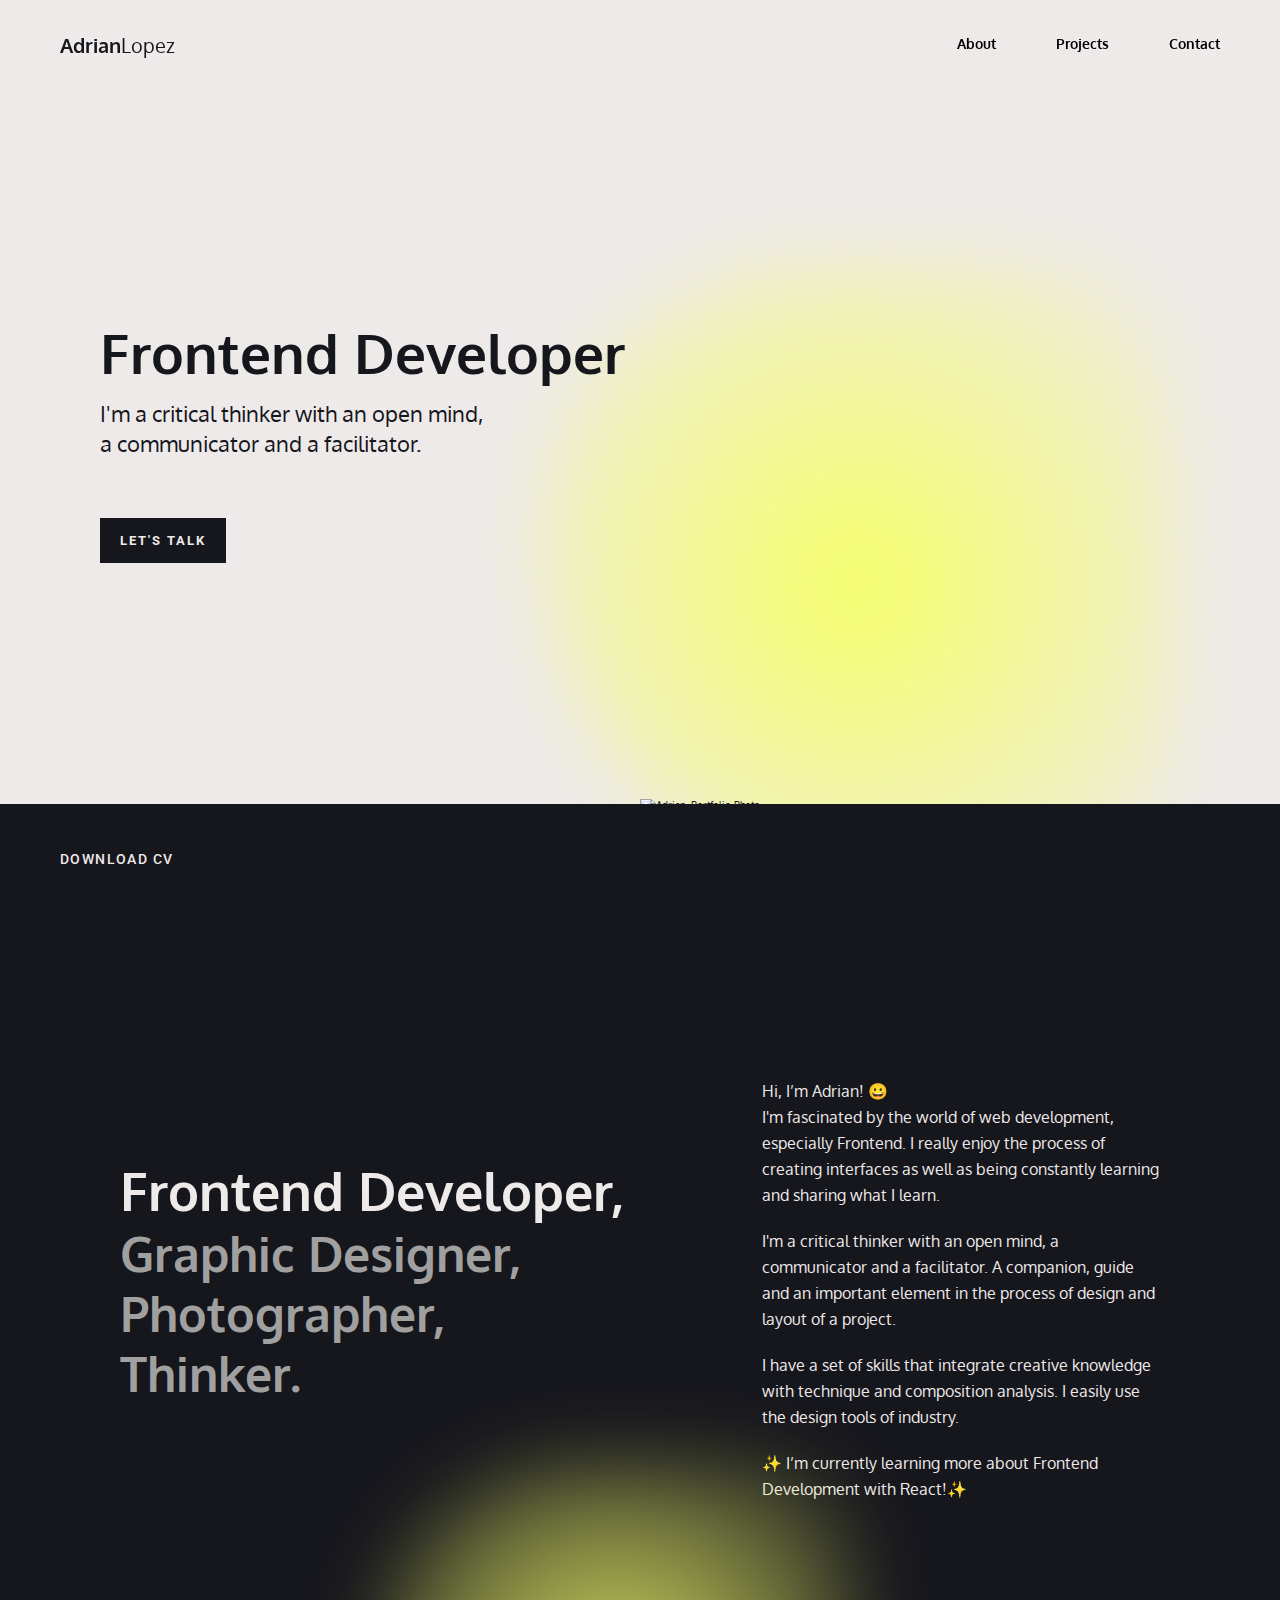
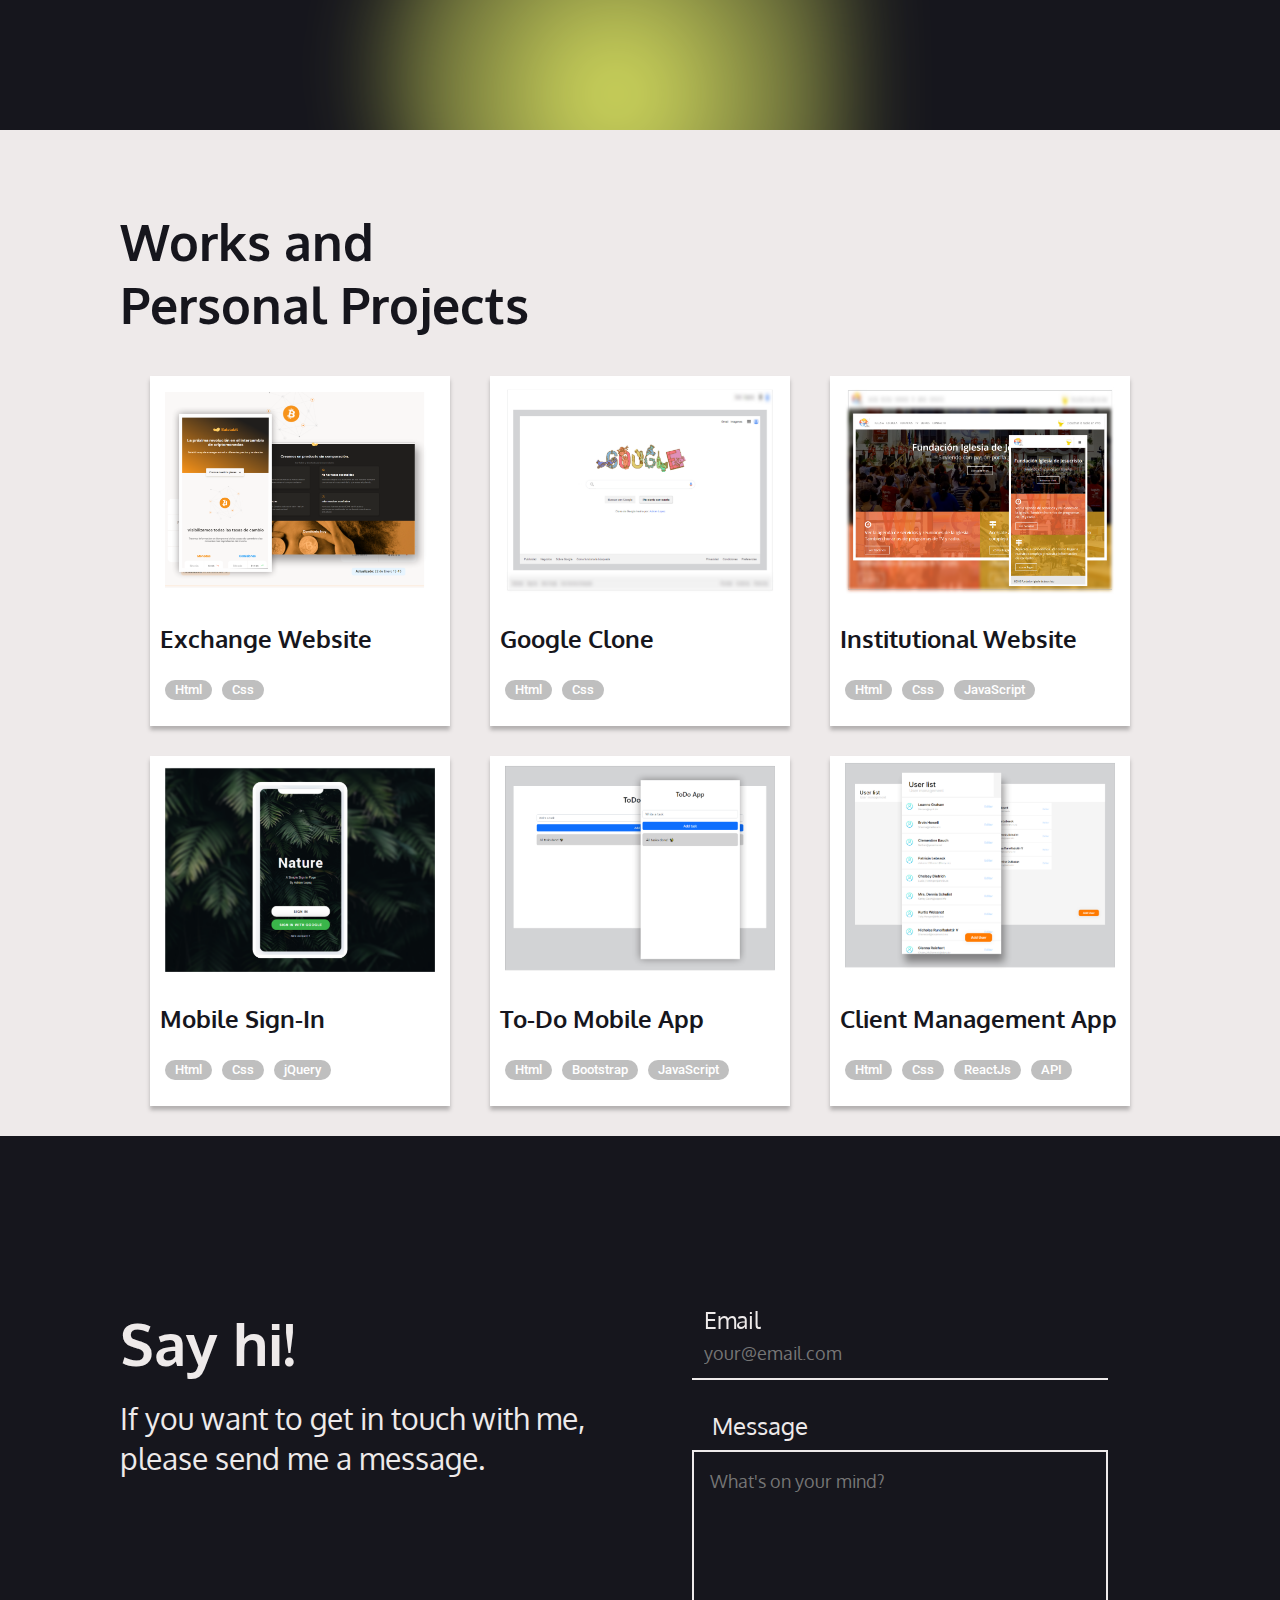
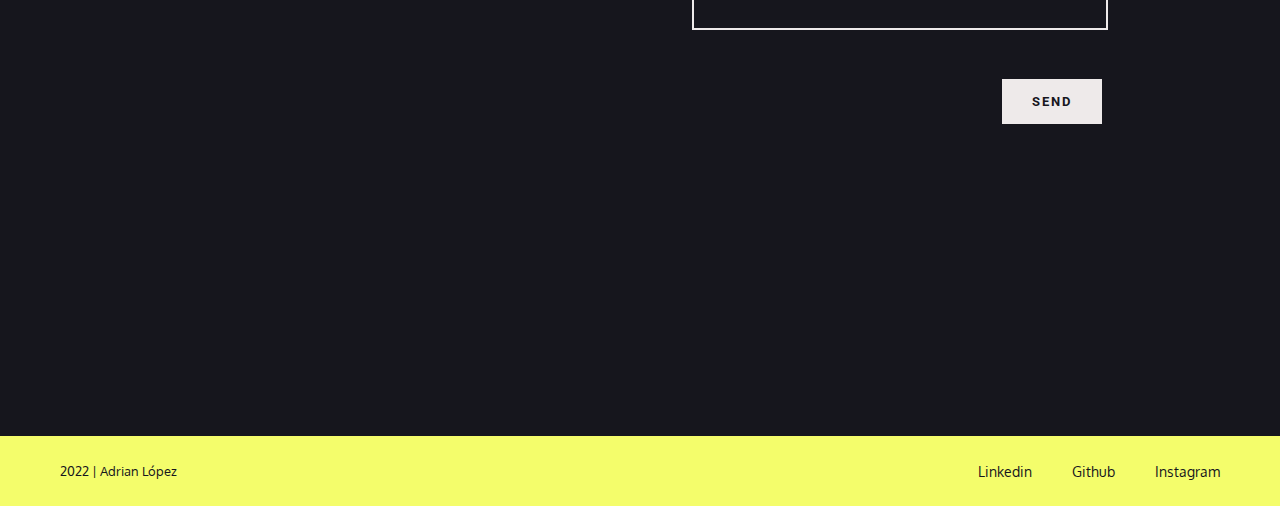
==== commit 5dc7094d: "Cargadas Imagenes en cards, completados Href y arreglos en anclajes" ====
--- a/index.html
+++ b/index.html
@@ -42,9 +42,7 @@
             <img src="./docs/img/homephoto_lq-2.png" alt="Adrian_Portfolio-Photo" title="Hi, I’m Adrian! 😀">
         </section>
         <div class="header__footer">
-        <a href="./docs/assets/adrianlopez_cv-2022_eng_cmp.pdf" download="CV_AdrianLopez_2022_Frontend">Download CV</a>
-        <!-- pa descargarr
-        "https://drive.google.com/file/d/1-nkTU3aVjZSG5wham5OPYzXsZGErLNjv/export?format=pdf" download="newfilename" -->
+            <a href="./docs/assets/adrianlopez_cv-2022_eng_cmp.pdf" download="CV_AdrianLopez_2022_Frontend">Download CV</a>
         <div class="footer__icon-container">
             <a href="https://www.linkedin.com/in/adrianlopzv/" target="_blank" rel="noopener noreferrer" title="Linkedin"><span class="linkedin"></span></a>
             <a href="https://github.com/adrianlopzv" target="_blank" rel="noopener noreferrer" title="Github"><span class="github"></span></a>
@@ -82,140 +80,134 @@
         <div class="projects__section-container">
             <article class="click-article">
                 <div class="section__container-img" id="card1">
-                    <img src="./docs/img/personal-website-redesign2.png" alt="Landing page Example">
-                    <div>
-                        <div class="container__img-text">
-                            <p>Aca iria todo el dato de que rayos es.
-                                Porque es asi y que onda lo que hice,
-                                Pero en ingles obvio.
-                            </p>
-                            <div>
-                            <a href="#" target="_blank">github</a>
-                            <button><a href="#" target="_blank">Demo</a></button>
-                            </div>
-                        </div>
-                    </div>
-                </div>
-                <h4>Example web page</h4>
-                <div class="projects__section-tags">
-                    <div>Cosa</div>
-                    <div>Cosa2</div>
-                    <div>Cosa3</div>
+                    <img src="./docs/img/batatabit-mobilefirst.png" alt="Landing page Example">
+                    <div>
+                        <div class="container__img-text">
+                            <p>Aca iria todo el dato de que rayos es.
+                                Porque es asi y que onda lo que hice,
+                                Pero en ingles obvio.
+                            </p>
+                            <div>
+                            <a class="container__img-offbutton" href="https://github.com/adrianlopzv/Batabit_MobileFirst" target="_blank">github</a>
+                            <a href="https://adrianlopzv.github.io/Batabit_MobileFirst/" target="_blank"><button>Demo</button></a>
+                            </div>
+                        </div>
+                    </div>
+                </div>
+                <h4>Exchange Website</h4>
+                <div class="projects__section-tags">
+                    <div>Html</div>
+                    <div>Css</div>
                 </div>
             </article>
             <article class="click-article2">
                 <div class="section__container-img" id="card2">
-                    <img src="./docs/img/personal-website-redesign2.png" alt="Landing page Example">
-                    <div>
-                        <div class="container__img-text">
-                            <p>Aca iria todo el dato de que rayos es.
-                                Porque es asi y que onda lo que hice,
-                                Pero en ingles obvio.
-                            </p>
-                            <div>
-                            <a href="#" target="_blank">github</a>
-                            <button><a href="#" target="_blank">Demo</a></button>
-                            </div>
-                        </div>
-                    </div>
-                </div>
-                <h4>Example web page</h4>
-                <div class="projects__section-tags">
-                    <div>Cosa</div>
-                    <div>Cosa2</div>
-                    <div>Cosa3</div>
+                    <img src="./docs/img/googleclone-deskt.png" alt="Landing page Example">
+                    <div>
+                        <div class="container__img-text">
+                            <p>Aca iria todo el dato de que rayos es.
+                                Porque es asi y que onda lo que hice,
+                                Pero en ingles obvio.
+                            </p>
+                            <div>
+                            <a class="container__img-offbutton" href="https://github.com/adrianlopzv/GoogleClone" target="_blank">github</a>
+                            <a href="https://adrianlopzv.github.io/GoogleClone/" target="_blank"><button>Demo</button></a>
+                            </div>
+                        </div>
+                    </div>
+                </div>
+                <h4>Google Clone</h4>
+                <div class="projects__section-tags">
+                    <div>Html</div>
+                    <div>Css</div>
                 </div>
             </article>
             <article class="click-article3">
                 <div class="section__container-img" id="card3">
-                    <img src="./docs/img/studio-landing-page-exploration-022.jfif" alt="Landing page Example">
-                    <div>
-                        <div class="container__img-text">
-                            <p>Aca iria todo el dato de que rayos es.
-                                Porque es asi y que onda lo que hice,
-                                Pero en ingles obvio.
-                            </p>
-                            <div>
-                            <a href="#" target="_blank">github</a>
-                            <button><a href="#" target="_blank">Demo</a></button>
-                            </div>
-                        </div>
-                    </div>
-                </div>
-                <h4>Despues de la playa</h4>
-                <div class="projects__section-tags">
-                    <div>Cosa</div>
-                    <div>Cosa2</div>
-                    <div>Cosa3</div>
+                    <img src="./docs/img/iglesijes-website.png" alt="Landing page Example">
+                    <div>
+                        <div class="container__img-text">
+                            <p>Aca iria todo el dato de que rayos es.
+                                Porque es asi y que onda lo que hice,
+                                Pero en ingles obvio.
+                            </p>
+                            <div>
+                                <a href="https://www.iglesiadejesucristo.org.ar/" target="_blank"><button>Demo</button></a>
+                            </div>
+                        </div>
+                    </div>
+                </div>
+                <h4>Institutional Website</h4>
+                <div class="projects__section-tags">
+                    <div>Html</div>
+                    <div>Css</div>
+                    <div>JavaScript</div>
                 </div>
             </article>
             <article class="click-article4">
                 <div class="section__container-img" id="card4">
-                    <img src="./docs/img/personal-website-redesign2.png" alt="Landing page Example">
-                    <div>
-                        <div class="container__img-text">
-                            <p>Aca iria todo el dato de que rayos es.
-                                Porque es asi y que onda lo que hice,
-                                Pero en ingles obvio.
-                            </p>
-                            <div>
-                            <a href="#" target="_blank">github</a>
-                            <button><a href="#" target="_blank">Demo</a></button>
-                            </div>
-                        </div>
-                    </div>
-                </div>
-                <h4>Example web page</h4>
-                <div class="projects__section-tags">
-                    <div>Cosa</div>
-                    <div>Cosa2</div>
-                    <div>Cosa3</div>
+                    <img src="./docs/img//nature-ui.png" alt="Landing page Example">
+                    <div>
+                        <div class="container__img-text">
+                            <p>Aca iria todo el dato de que rayos es.
+                                Porque es asi y que onda lo que hice,
+                                Pero en ingles obvio.
+                            </p>
+                            <div>
+                            <a class="container__img-offbutton" href="https://github.com/adrianlopzv/Nature" target="_blank">github</a>
+                            <a href="https://adrianlopzv.github.io/Nature/" target="_blank"><button>Demo</button></a>
+                            </div>
+                        </div>
+                    </div>
+                </div>
+                <h4>Mobile Sign-In</h4>
+                <div class="projects__section-tags">
+                    <div>Html</div>
+                    <div>Css</div>
+                    <div>jQuery</div>
                 </div>
             </article>
             <article class="click-article5">
                 <div class="section__container-img" id="card5">
-                    <img src="./docs/img/personal-website-redesign2.png" alt="Landing page Example">
-                    <div>
-                        <div class="container__img-text">
-                            <p>Aca iria todo el dato de que rayos es.
-                                Porque es asi y que onda lo que hice,
-                                Pero en ingles obvio.
-                            </p>
-                            <div>
-                            <a href="#" target="_blank">github</a>
-                            <button><a href="#" target="_blank">Demo</a></button>
-                            </div>
-                        </div>
-                    </div>
-                </div>
-                <h4>Example web page</h4>
-                <div class="projects__section-tags">
-                    <div>Cosa</div>
-                    <div>Cosa2</div>
-                    <div>Cosa3</div>
+                    <img src="./docs/img/todoapp-bs.png" alt="Landing page Example">
+                    <div>
+                        <div class="container__img-text">
+                            <p>No te olvides de colocar lo del Local Storage
+                            </p>
+                            <div>
+                            <a class="container__img-offbutton" href="https://github.com/adrianlopzv/ToDo-vainilla-bs" target="_blank">github</a>
+                            <a href="https://todo-app-bs-simple.netlify.app/" target="_blank"><button>Demo</button></a>
+                            </div>
+                        </div>
+                    </div>
+                </div>
+                <h4>To-Do Mobile App</h4>
+                <div class="projects__section-tags">
+                    <div>Html</div>
+                    <div>Bootstrap</div>
+                    <div>JavaScript</div>
                 </div>
             </article>
             <article class="click-article6">
                 <div class="section__container-img" id="card6">
-                    <img src="./docs/img/personal-website-redesign2.png" alt="Landing page Example">
-                    <div>
-                        <div class="container__img-text">
-                            <p>Aca iria todo el dato de que rayos es.
-                                Porque es asi y que onda lo que hice,
-                                Pero en ingles obvio.
-                            </p>
-                            <div>
-                            <a href="#" target="_blank">github</a>
-                            <button><a href="#" target="_blank">Demo</a></button>
-                            </div>
-                        </div>
-                    </div>
-                </div>
-                <h4>Example web page</h4>
-                <div class="projects__section-tags">
-                    <div>Cosa</div>
-                    <div>Cosa2</div>
-                    <div>Cosa3</div>
+                    <img src="./docs/img/managementapp-react.png" alt="Landing page Example">
+                    <div>
+                        <div class="container__img-text">
+                            <p>IN PROCESS
+                            </p>
+                            <div>
+                            <a class="container__img-offbutton" href="https://github.com/adrianlopzv/user-managementpr" target="_blank">github</a>
+                            <a href="https://usermanagement-pjt.netlify.app/" target="_blank"><button>Demo</button></a>
+                            </div>
+                        </div>
+                    </div>
+                </div>
+                <h4>Client Management App</h4>
+                <div class="projects__section-tags">
+                    <div>Html</div>
+                    <div>Css</div>
+                    <div>ReactJs</div>
+                    <div>API</div>
                 </div>
             </article>
         </div>
--- a/docs/css/style.css
+++ b/docs/css/style.css
@@ -70,15 +70,11 @@
     background-color: var(--tiny-grey);
 }
 
-.change-navbar .nav__navbar-sections {
-    background-color: var(--almost-black);
-}
-
 
 .nav__navbar a {
     font-size: 2rem;
     font-style: normal;
-    line-height: 40px;
+    line-height: 20px;
     text-decoration: none;
     color: inherit;
 }
@@ -230,6 +226,7 @@
     padding: 0 10px;
     margin-top: 10px;
     object-fit: contain;
+    transform: translate(-10px, 5px)
   }
 
   .section-blurcircle {
@@ -479,7 +476,6 @@
 
 
 .container__img-text button {
-    /* margin-top: 60px; */
     padding: 10px 10px;
     border: none;
     background: var(--great-yellow);
@@ -503,7 +499,7 @@
 }
 
 .container__img-text div>a {
-    margin-right: 20px;
+    /* margin-right: 20px; */
     text-decoration: none;
     text-transform: uppercase;
     color: var(--just-white);
@@ -513,6 +509,10 @@
     font-size: small;
     line-height: 2rem;
     letter-spacing: 0.1em;
+}
+
+div .container__img-offbutton {
+    margin-right: 20px;
 }
 
 .container__img-text div>a:hover {
@@ -976,7 +976,7 @@
     }
     .header__section-bigphoto img{
         max-width: 440px; height: auto;
-        transform: translate(-10%, -5%);
+        transform: translate(-10%, 1%);
     }
     .about__container-right {
         padding: 0px 15px 0px 25px;
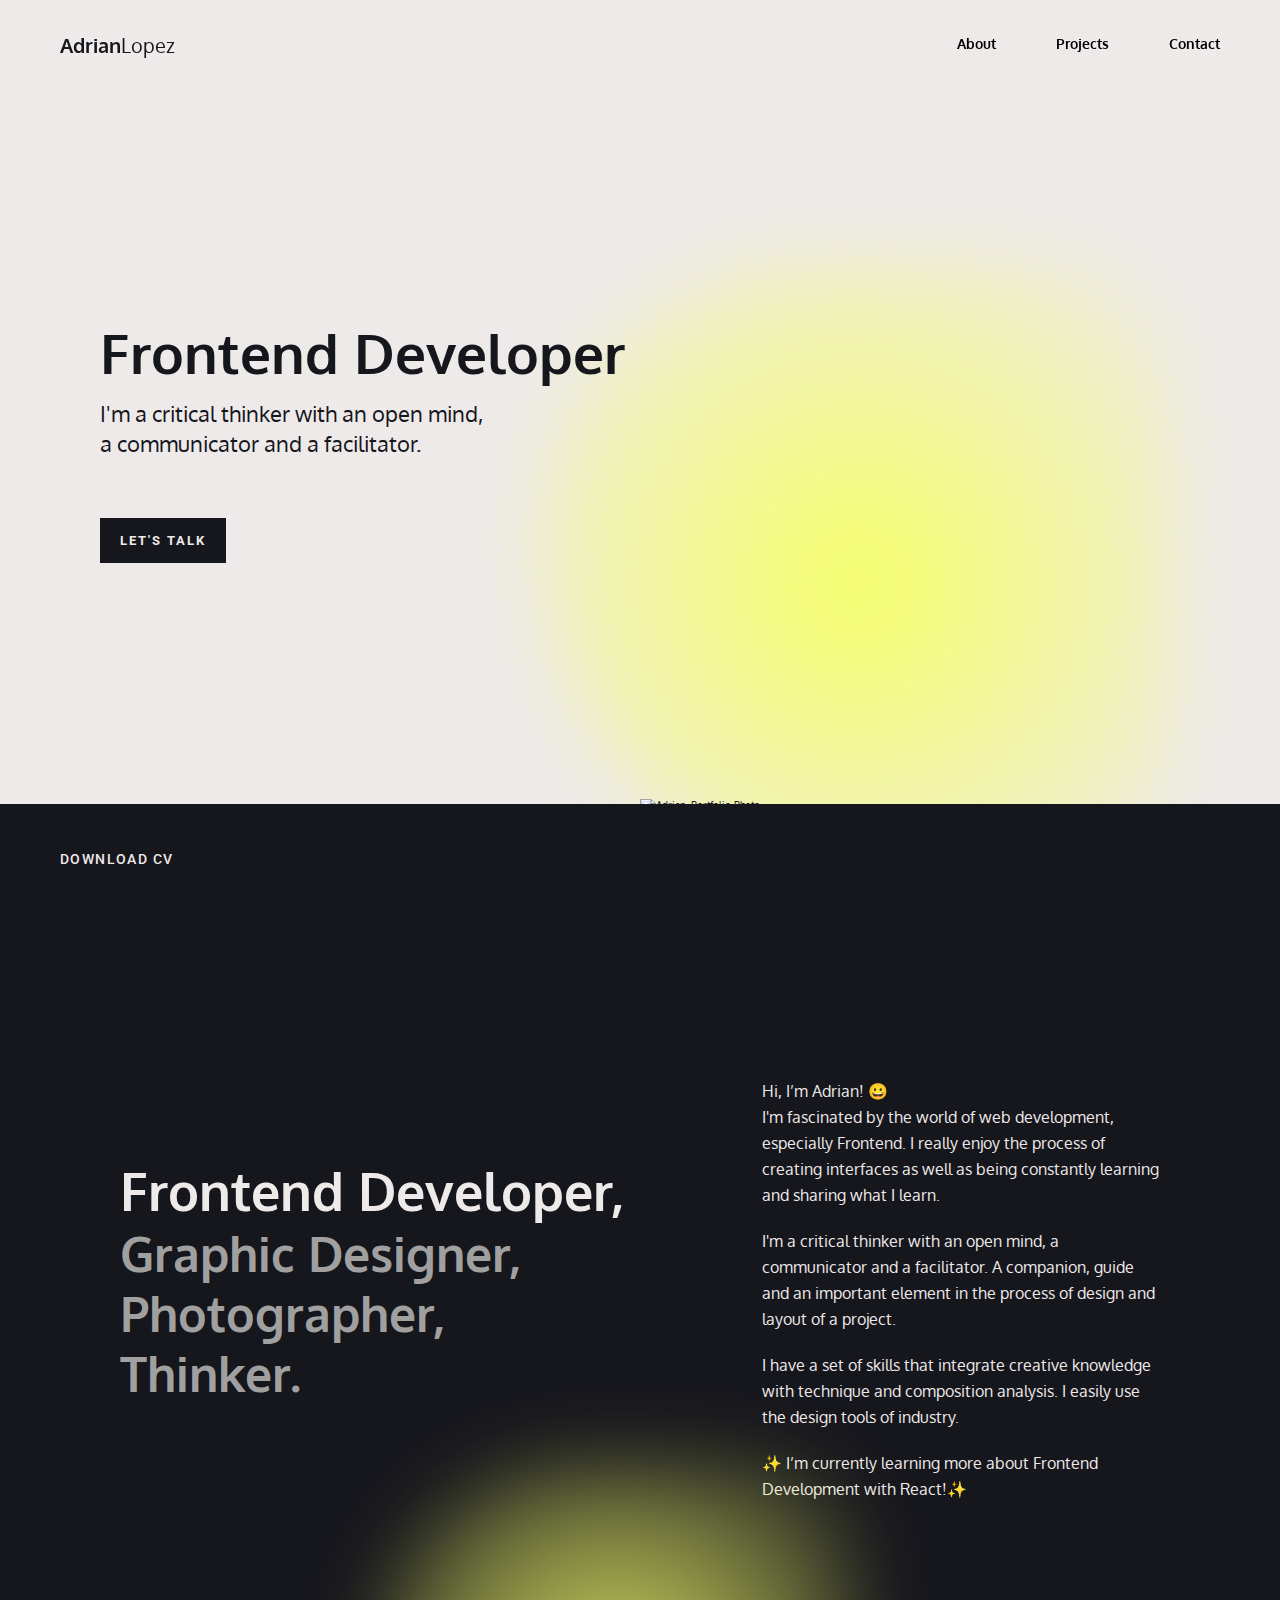
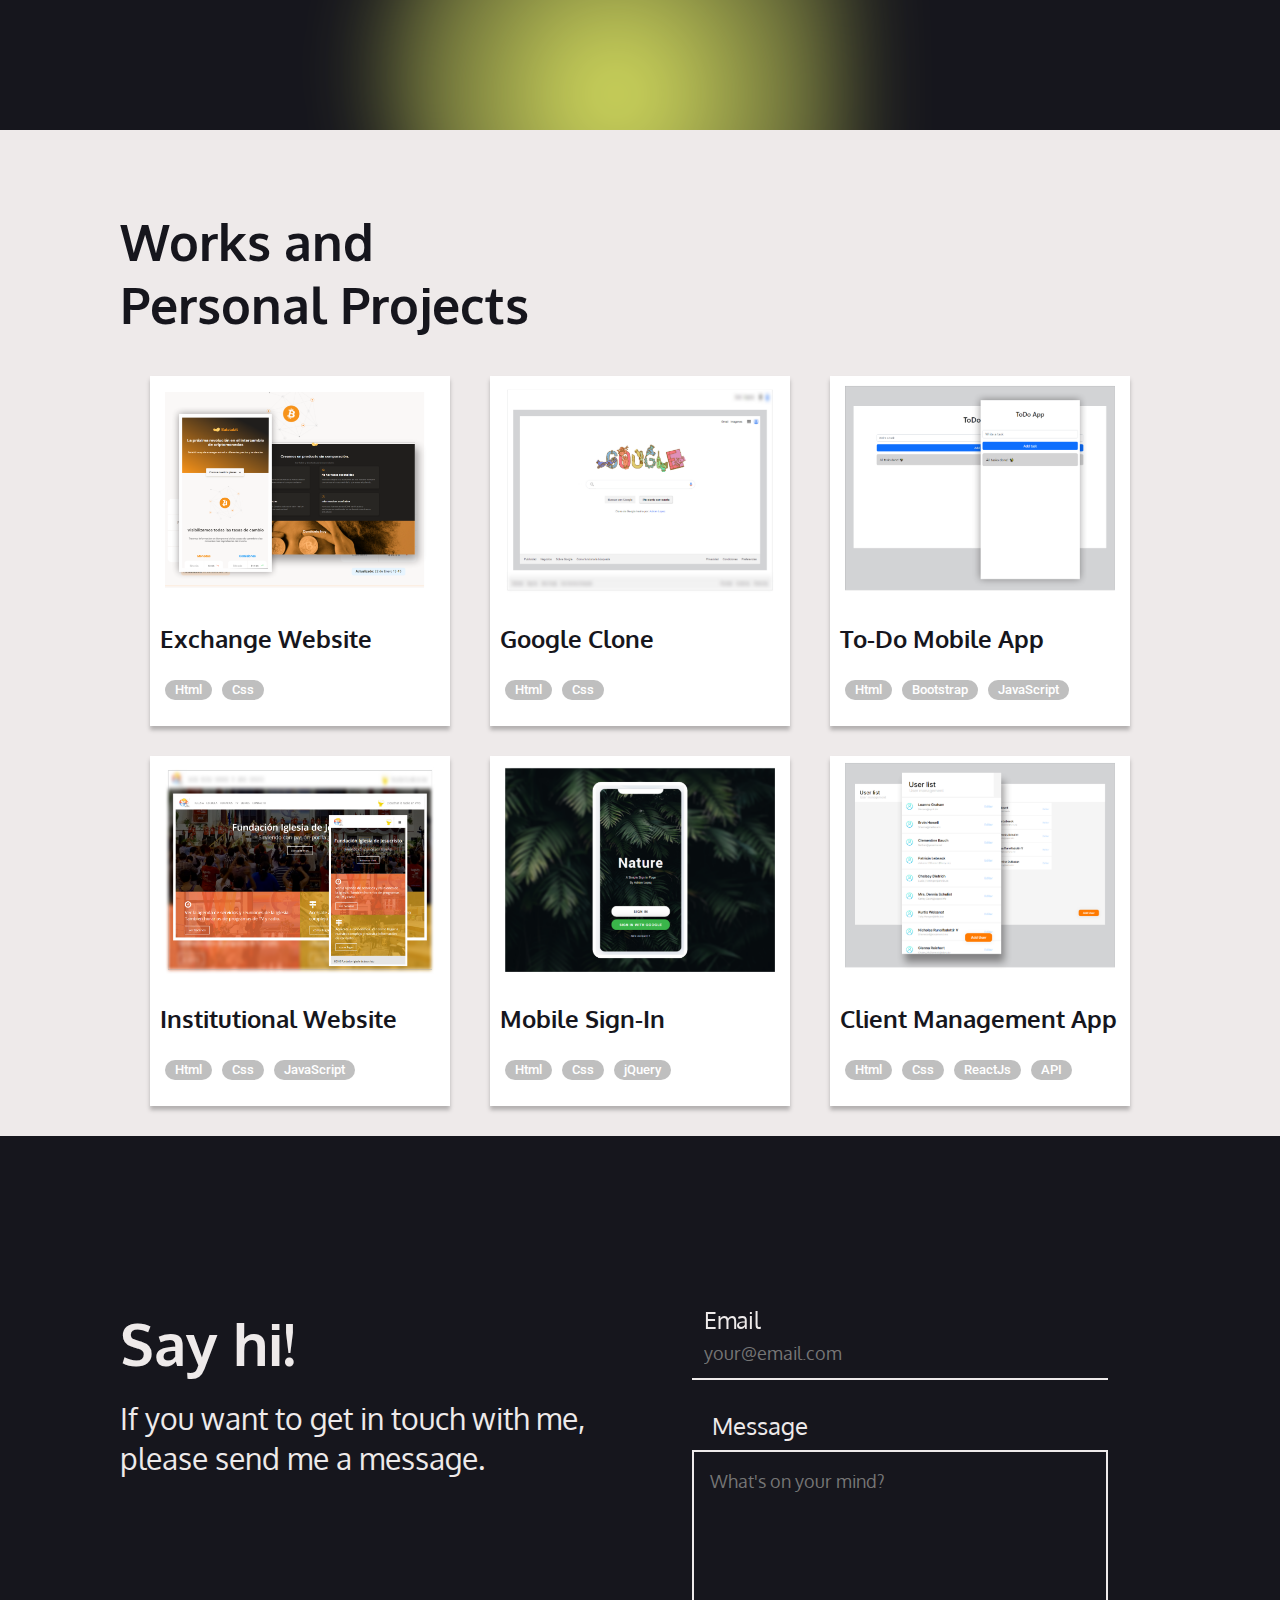
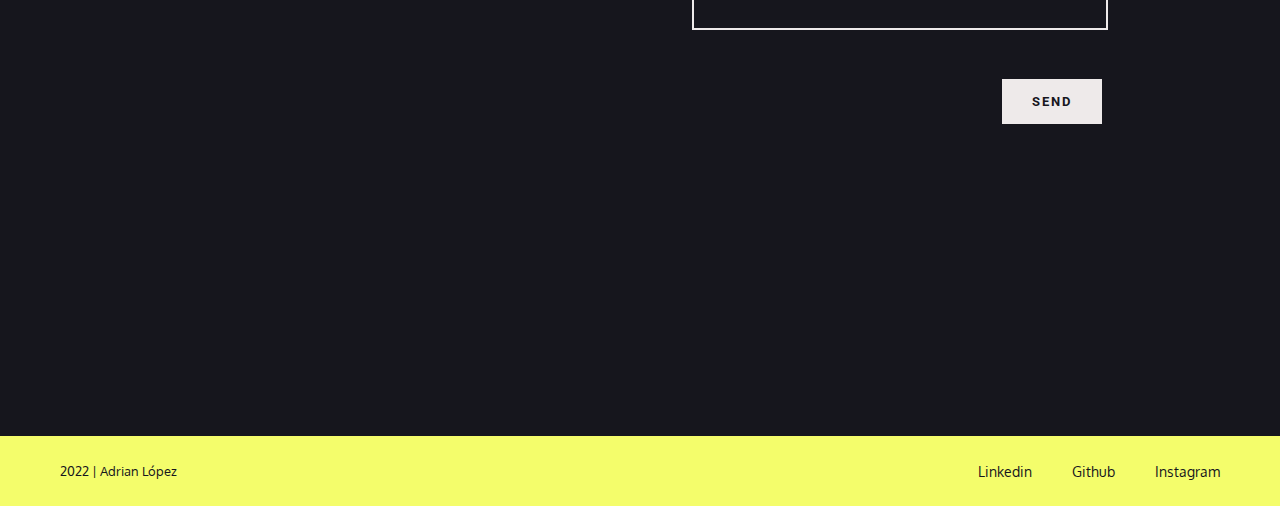
==== commit 969039b9: "Detalles de las cards completadas" ====
--- a/index.html
+++ b/index.html
@@ -83,9 +83,8 @@
                     <img src="./docs/img/batatabit-mobilefirst.png" alt="Landing page Example">
                     <div>
                         <div class="container__img-text">
-                            <p>Aca iria todo el dato de que rayos es.
-                                Porque es asi y que onda lo que hice,
-                                Pero en ingles obvio.
+                            <p>Batatabit is a cryptocurrency exchange website.
+                                A simple UI Design and Mobile First layout, all done with Html and Css.
                             </p>
                             <div>
                             <a class="container__img-offbutton" href="https://github.com/adrianlopzv/Batabit_MobileFirst" target="_blank">github</a>
@@ -105,9 +104,7 @@
                     <img src="./docs/img/googleclone-deskt.png" alt="Landing page Example">
                     <div>
                         <div class="container__img-text">
-                            <p>Aca iria todo el dato de que rayos es.
-                                Porque es asi y que onda lo que hice,
-                                Pero en ingles obvio.
+                            <p>A clone of Google just for fun, only for desktop, layout with Html and Css. Sober and simple, but you can also do searches on it!
                             </p>
                             <div>
                             <a class="container__img-offbutton" href="https://github.com/adrianlopzv/GoogleClone" target="_blank">github</a>
@@ -120,6 +117,27 @@
                 <div class="projects__section-tags">
                     <div>Html</div>
                     <div>Css</div>
+                </div>
+            </article>
+            <article class="click-article5">
+                <div class="section__container-img" id="card5">
+                    <img src="./docs/img/todoapp-bs.png" alt="Landing page Example">
+                    <div>
+                        <div class="container__img-text">
+                            <p>Functional To-Do Mobile App. I made it only with Html, Bootstrap and JS Vanilla.<br>You can use it daily as it works with Local Storage.
+                            </p>
+                            <div>
+                            <a class="container__img-offbutton" href="https://github.com/adrianlopzv/ToDo-vainilla-bs" target="_blank">github</a>
+                            <a href="https://todo-app-bs-simple.netlify.app/" target="_blank"><button>Demo</button></a>
+                            </div>
+                        </div>
+                    </div>
+                </div>
+                <h4>To-Do Mobile App</h4>
+                <div class="projects__section-tags">
+                    <div>Html</div>
+                    <div>Bootstrap</div>
+                    <div>JavaScript</div>
                 </div>
             </article>
             <article class="click-article3">
@@ -127,9 +145,7 @@
                     <img src="./docs/img/iglesijes-website.png" alt="Landing page Example">
                     <div>
                         <div class="container__img-text">
-                            <p>Aca iria todo el dato de que rayos es.
-                                Porque es asi y que onda lo que hice,
-                                Pero en ingles obvio.
+                            <p>Official institutional page of the <i>Fundación Iglesia de Jesucristo</i> of my city. Real project that I was part of.
                             </p>
                             <div>
                                 <a href="https://www.iglesiadejesucristo.org.ar/" target="_blank"><button>Demo</button></a>
@@ -149,9 +165,7 @@
                     <img src="./docs/img//nature-ui.png" alt="Landing page Example">
                     <div>
                         <div class="container__img-text">
-                            <p>Aca iria todo el dato de que rayos es.
-                                Porque es asi y que onda lo que hice,
-                                Pero en ingles obvio.
+                            <p>A nice UI design and mobile login layout with a little help from jQuery.
                             </p>
                             <div>
                             <a class="container__img-offbutton" href="https://github.com/adrianlopzv/Nature" target="_blank">github</a>
@@ -165,27 +179,6 @@
                     <div>Html</div>
                     <div>Css</div>
                     <div>jQuery</div>
-                </div>
-            </article>
-            <article class="click-article5">
-                <div class="section__container-img" id="card5">
-                    <img src="./docs/img/todoapp-bs.png" alt="Landing page Example">
-                    <div>
-                        <div class="container__img-text">
-                            <p>No te olvides de colocar lo del Local Storage
-                            </p>
-                            <div>
-                            <a class="container__img-offbutton" href="https://github.com/adrianlopzv/ToDo-vainilla-bs" target="_blank">github</a>
-                            <a href="https://todo-app-bs-simple.netlify.app/" target="_blank"><button>Demo</button></a>
-                            </div>
-                        </div>
-                    </div>
-                </div>
-                <h4>To-Do Mobile App</h4>
-                <div class="projects__section-tags">
-                    <div>Html</div>
-                    <div>Bootstrap</div>
-                    <div>JavaScript</div>
                 </div>
             </article>
             <article class="click-article6">
@@ -193,7 +186,7 @@
                     <img src="./docs/img/managementapp-react.png" alt="Landing page Example">
                     <div>
                         <div class="container__img-text">
-                            <p>IN PROCESS
+                            <p>App project, with consumption of APIs made with ReactJs. It is currently in process but you can see its current progress.
                             </p>
                             <div>
                             <a class="container__img-offbutton" href="https://github.com/adrianlopzv/user-managementpr" target="_blank">github</a>
